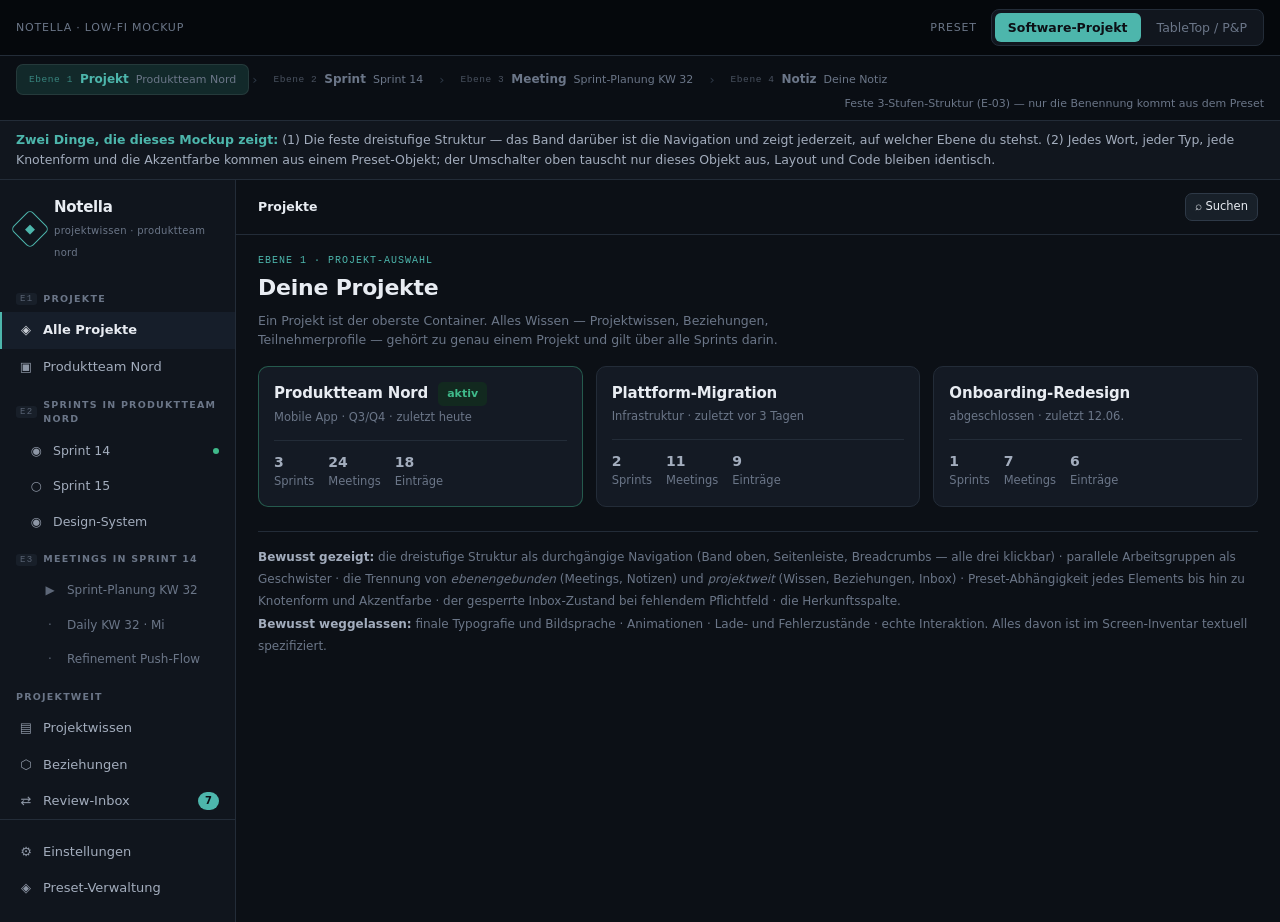
==== Ideas/Notella/05-Mockup.html @ 76c7cf26 "feat: Change of Focus to Note-Taking App" ====
<!DOCTYPE html>
<html lang="de">
<head>
<meta charset="utf-8">
<meta name="viewport" content="width=device-width, initial-scale=1">
<title>Notella — Low-Fi Mockup</title>
<style>
  :root{
    --bg:#0c1016; --bg-2:#10151d; --panel:#141a24; --panel-2:#182029;
    --line:#232c38; --line-2:#2e3947;
    --ink:#e8ecf2; --ink-2:#a3adbd; --ink-3:#6b7688;
    --ok:#3fb98a; --ok-bg:#12291f;
    --warn:#d9a441; --warn-bg:#2a2113;
    --danger:#e26b62; --danger-bg:#2c1917;
    --priv:#9b7cf0; --priv-bg:#1e1930;
    --accent:#4db6ac; --accent-bg:#12292a;
    --radius:10px;
    --mono:ui-monospace,SFMono-Regular,Menlo,Consolas,monospace;
  }
  *{box-sizing:border-box}
  body{margin:0;font:14px/1.55 ui-sans-serif,system-ui,-apple-system,"Segoe UI",Roboto,sans-serif;
       background:var(--bg);color:var(--ink);-webkit-font-smoothing:antialiased}
  button{font:inherit;cursor:pointer;color:inherit}
  h1,h2,h3,h4{margin:0;font-weight:600;letter-spacing:-.01em}

  /* ---------- Demo chrome ---------- */
  .demo{position:sticky;top:0;z-index:90;background:#05080c;border-bottom:1px solid var(--line);
        padding:9px 16px;display:flex;gap:14px;align-items:center;flex-wrap:wrap}
  .demo .t{font-size:11px;color:var(--ink-3);letter-spacing:.07em;text-transform:uppercase}
  .spacer{flex:1}
  .switch{display:flex;background:#11161e;border:1px solid var(--line);border-radius:8px;padding:3px;gap:3px}
  .switch button{background:transparent;border:0;color:var(--ink-3);padding:5px 13px;border-radius:6px;font-size:12.5px}
  .switch button.on{background:var(--accent);color:#0c1016;font-weight:700}

  /* Hierarchy band — makes the 3 levels explicit */
  .hier{background:#0a0e14;border-bottom:1px solid var(--line);padding:8px 16px;
        display:flex;gap:0;align-items:center;flex-wrap:wrap;font-size:12px}
  .hstep{display:flex;align-items:center;gap:7px;padding:5px 12px;border-radius:7px;cursor:pointer;
         color:var(--ink-3);border:1px solid transparent}
  .hstep:hover{background:#12181f;color:var(--ink-2)}
  .hstep.on{background:var(--accent-bg);color:var(--accent);border-color:rgba(255,255,255,.08)}
  .hstep .lv{font:9.5px var(--mono);opacity:.65;letter-spacing:.06em}
  .hstep .nm{font-weight:600}
  .harrow{color:#2e3947;padding:0 3px;font-size:13px}
  .hnote{margin-left:auto;font-size:11px;color:var(--ink-3)}

  .banner-demo{background:#11161e;border-bottom:1px solid var(--line);padding:9px 16px;
               font-size:12.5px;color:var(--ink-2);line-height:1.6}
  .banner-demo b{color:var(--accent)}

  /* ---------- App shell ---------- */
  .app{display:grid;grid-template-columns:236px minmax(0,1fr);min-height:70vh}
  .side{background:var(--bg-2);border-right:1px solid var(--line);padding:16px 0;display:flex;
        flex-direction:column}
  .logo{padding:0 16px 16px;display:flex;gap:10px;align-items:center}
  .logo .mk{width:28px;height:28px;border:1.5px solid var(--accent);transform:rotate(45deg);
            border-radius:5px;display:grid;place-items:center;flex:none}
  .logo .mk span{transform:rotate(-45deg);color:var(--accent);font-size:13px}
  .logo b{font-size:15px;letter-spacing:-.02em;display:block}
  .logo i{font-style:normal;font-size:10px;color:var(--ink-3);letter-spacing:.03em}
  .navlbl{padding:13px 16px 6px;font-size:9.5px;letter-spacing:.13em;text-transform:uppercase;
          color:var(--ink-3);font-weight:800;display:flex;align-items:center;gap:6px}
  .navlbl .lv{font:9px var(--mono);background:#1a222d;border-radius:3px;padding:1px 4px;opacity:.8}
  .nav{display:flex;align-items:center;gap:9px;padding:8px 16px;font-size:13px;color:var(--ink-2);
       border-left:2.5px solid transparent;cursor:pointer;background:none;border-top:0;border-right:0;
       border-bottom:0;width:100%;text-align:left}
  .nav:hover{background:#151c26;color:var(--ink)}
  .nav.on{background:#161e2a;color:var(--ink);border-left-color:var(--accent);font-weight:600}
  .nav .ic{width:16px;text-align:center;opacity:.85;flex:none}
  .nav.l2{padding-left:26px;font-size:12.5px}
  .nav.l3{padding-left:40px;font-size:12px;color:var(--ink-3)}
  .nav.l3.on{color:var(--ink)}
  .badge{margin-left:auto;background:var(--accent);color:#0c1016;font-size:10px;font-weight:800;
         border-radius:20px;padding:1px 7px}
  .livedot{margin-left:auto;width:6px;height:6px;border-radius:50%;background:var(--ok);
           animation:p 1.7s infinite;flex:none}
  .side .foot{margin-top:auto;padding:14px 16px 0;border-top:1px solid var(--line)}

  .content{min-width:0;display:flex;flex-direction:column}
  .topbar{padding:13px 22px;border-bottom:1px solid var(--line);display:flex;align-items:center;
          gap:10px;background:var(--bg)}
  .crumb{font-size:12.5px;color:var(--ink-3)}
  .crumb span.c{cursor:pointer}
  .crumb span.c:hover{color:var(--ink-2);text-decoration:underline}
  .crumb b{color:var(--ink);font-weight:600}
  .crumb .s{margin:0 7px;opacity:.35}

  main{padding:20px 22px 50px;flex:1}
  .screen{display:none}
  .screen.on{display:block}
  .phead{margin-bottom:16px}
  .phead .lv{font:10px var(--mono);color:var(--accent);letter-spacing:.1em;text-transform:uppercase}
  .phead h2{font-size:22px;margin:5px 0 0}
  .phead p{margin:6px 0 0;color:var(--ink-3);font-size:12.5px;max-width:76ch}

  /* ---------- Bits ---------- */
  .panel{background:var(--panel);border:1px solid var(--line);border-radius:var(--radius)}
  .pad{padding:13px 15px}
  .bt{border-top:1px solid var(--line)}
  .muted{color:var(--ink-3)}
  .tiny{font-size:12px}
  .row{display:flex;gap:10px;align-items:center}
  .wrap{flex-wrap:wrap}
  .lbl{font-size:9.5px;text-transform:uppercase;letter-spacing:.13em;color:var(--ink-3);font-weight:800}
  .chip{display:inline-flex;align-items:center;gap:5px;font-size:11px;padding:2.5px 8px;
        border-radius:5px;background:#1c242f;color:var(--ink-2);white-space:nowrap;
        border:1px solid var(--line-2)}
  .chip.t{background:var(--accent-bg);color:var(--accent);border-color:transparent;font-weight:700;
          text-transform:uppercase;letter-spacing:.05em}
  .chip.canon{background:var(--ok-bg);color:var(--ok);border-color:transparent;font-weight:700}
  .chip.sugg{background:var(--warn-bg);color:var(--warn);border-color:transparent;font-weight:700}
  .chip.live{background:var(--ok-bg);color:var(--ok);border-color:transparent;font-weight:700}
  .chip.plan{background:#1c242f;color:var(--ink-3)}
  .btn{border:1px solid var(--line-2);background:var(--panel-2);border-radius:7px;padding:6px 12px;
       font-size:12.5px}
  .btn:hover{background:#1e2732;border-color:#3a4756}
  .btn.p{background:var(--accent);border-color:var(--accent);color:#0c1016;font-weight:700}
  .btn.ok{background:var(--ok);border-color:var(--ok);color:#06170f;font-weight:700}
  .btn.dz{color:var(--danger);border-color:#4a2b28}
  .btn.sm{padding:4px 9px;font-size:11.5px}
  .btn[disabled]{opacity:.35;cursor:not-allowed}
  .kbd{font:10.5px var(--mono);background:#1c242f;border:1px solid var(--line-2);
       border-bottom-width:2px;border-radius:4px;padding:1px 5px;color:var(--ink-2)}
  .avatar{width:26px;height:26px;border-radius:50%;background:#243040;display:grid;place-items:center;
          font-size:10.5px;font-weight:800;color:var(--ink-2);flex:none;border:1px solid var(--line-2)}
  .stack{display:flex}
  .stack .avatar{width:24px;height:24px;font-size:9.5px;margin-left:-7px;border:2px solid var(--panel)}
  .stack .avatar:first-child{margin-left:0}
  .dot{width:7px;height:7px;border-radius:50%;background:var(--ok);flex:none}
  .dot.off{background:#3a4453}
  @keyframes p{0%,100%{opacity:1}50%{opacity:.2}}

  /* card grids */
  .cards{display:grid;grid-template-columns:repeat(auto-fill,minmax(285px,1fr));gap:13px}
  .card{background:var(--panel);border:1px solid var(--line);border-radius:var(--radius);
        padding:15px;cursor:pointer;transition:border-color .12s,transform .12s}
  .card:hover{border-color:var(--accent);transform:translateY(-1px)}
  .card.hi{border-color:rgba(63,185,138,.4)}
  .card h4{font-size:15px}
  .card .sub{font-size:11.5px;color:var(--ink-3);margin-top:3px}
  .card .meta{display:flex;gap:14px;margin-top:13px;padding-top:11px;border-top:1px solid var(--line);
              font-size:11.5px;color:var(--ink-3)}
  .card .meta b{color:var(--ink-2);font-weight:700;display:block;font-size:14px}

  .listrow{display:flex;align-items:center;gap:12px;padding:12px 15px;border-bottom:1px solid var(--line);
           cursor:pointer}
  .listrow:last-child{border-bottom:0}
  .listrow:hover{background:#161e2a}
  .listrow.on{background:var(--accent-bg)}

  /* ---------- Meeting room ---------- */
  .mr{display:grid;grid-template-columns:205px minmax(0,1fr) 310px;gap:13px;align-items:start}
  .state-pill{display:inline-flex;align-items:center;gap:6px;font-size:10.5px;font-weight:800;
              padding:3px 9px;border-radius:20px;background:var(--ok-bg);color:var(--ok);
              text-transform:uppercase;letter-spacing:.06em}
  .state-pill .pulse{width:6px;height:6px;border-radius:50%;background:var(--ok);animation:p 1.7s infinite}
  .vis{display:flex;background:#111821;border:1px solid var(--line);border-radius:8px;padding:2.5px;gap:2px}
  .vis button{border:0;background:transparent;padding:4.5px 10px;border-radius:6px;font-size:11.5px;
              color:var(--ink-3)}
  .vis button.on{background:#232d3a;font-weight:700;color:var(--ink)}
  .vis button.on[data-v="private"]{color:var(--priv)}
  .vis button.on[data-v="shared"]{color:var(--accent)}
  .editor{min-height:265px;padding:16px 18px;font-size:14px;line-height:1.85}
  .editor h4{font-size:12.5px;margin:15px 0 6px;color:var(--accent);text-transform:uppercase;
             letter-spacing:.1em}
  .editor h4:first-child{margin-top:0}
  .editor ul{margin:5px 0;padding-left:19px}
  .editor li{margin:4px 0}
  .men{border-radius:4px;padding:1.5px 6px;font-weight:500;white-space:nowrap;cursor:pointer;
       background:var(--accent-bg);color:var(--accent);border-bottom:1.5px solid currentColor}
  .men.n{background:#2c1917;color:var(--danger)}
  .caret{display:inline-block;width:1.5px;height:16px;background:var(--accent);vertical-align:-3px;
         animation:b 1.1s step-end infinite}
  @keyframes b{50%{opacity:0}}
  .picker{border:1px solid var(--line-2);border-radius:9px;background:#161e29;
          box-shadow:0 14px 40px rgba(0,0,0,.55);width:340px;overflow:hidden;margin:6px 0 0 26px}
  .picker .ph{padding:7px 11px;font-size:11px;color:var(--ink-3);background:#111821;
              border-bottom:1px solid var(--line)}
  .pi{display:flex;gap:9px;align-items:center;padding:7px 11px;border-bottom:1px solid #1b2430}
  .pi:last-child{border-bottom:0}
  .pi.sel{background:var(--accent-bg)}
  .pi .ic{width:22px;height:22px;border-radius:6px;background:#1d2632;display:grid;place-items:center;
          font-size:11px;flex:none}
  .pi .t{font-size:13px;font-weight:500}
  .pi .s{font-size:11px;color:var(--ink-3)}
  .pdiv{padding:5px 11px;font-size:9.5px;text-transform:uppercase;letter-spacing:.12em;
        color:var(--ink-3);background:#111821;border-top:1px solid var(--line);font-weight:800}
  .feed-item{padding:11px 14px;border-bottom:1px solid var(--line)}
  .feed-item:last-child{border-bottom:0}
  .hint{background:#1a2331;border:1px solid var(--line-2);border-radius:8px;padding:10px 13px;
        font-size:12.5px;display:flex;gap:9px;align-items:flex-start;line-height:1.5;color:var(--ink-2)}
  .banner{border-radius:8px;padding:9px 12px;font-size:12.5px;display:flex;gap:8px;align-items:flex-start}
  .banner.i{background:var(--priv-bg);color:#c3b0f7;border:1px solid #2e2749}

  /* ---------- Inbox ---------- */
  .ib{display:grid;grid-template-columns:minmax(0,1fr) 290px;gap:13px;align-items:start}
  .q{padding:10px 13px;border-bottom:1px solid var(--line);cursor:pointer;display:flex;gap:9px}
  .q:last-child{border-bottom:0}
  .q.on{background:var(--accent-bg);box-shadow:inset 3px 0 0 var(--accent)}
  .q .ic{width:26px;height:26px;border-radius:7px;background:#1d2632;display:grid;place-items:center;
         font-size:12px;flex:none}
  .quote{background:#111821;border-left:2px solid var(--accent);padding:10px 13px;border-radius:0 7px 7px 0;
         font:12.5px/1.75 var(--mono);color:var(--ink-2)}
  .quote mark{background:transparent;color:var(--accent);font-weight:700}
  .fld{margin-bottom:11px}
  .fld label{display:block;font-size:11.5px;font-weight:600;color:var(--ink-2);margin-bottom:4px}
  .fld .req{color:var(--danger);font-weight:800}
  .inp{width:100%;border:1px solid var(--line-2);border-radius:7px;padding:7px 10px;font-size:13px;
       background:#111821;display:flex;align-items:center}
  .inp.err{border-color:#5a3330;background:var(--danger-bg)}
  .errtxt{font-size:11.5px;color:var(--danger);margin-top:4px}
  .dup{background:var(--warn-bg);border:1px solid #453516;border-radius:8px;padding:11px 13px}

  /* ---------- Entity ---------- */
  .ent{display:grid;grid-template-columns:minmax(0,1fr) 310px;gap:13px;align-items:start}
  .kv{display:grid;grid-template-columns:130px minmax(0,1fr);gap:9px 14px;font-size:13.5px;margin:0}
  .kv dt{color:var(--ink-3);font-size:12px}
  .kv dd{margin:0}
  .rel{display:flex;align-items:center;gap:9px;padding:8px 0;border-bottom:1px solid #1b2430}
  .rel:last-child{border-bottom:0}
  .rel .verb{font-size:11.5px;color:var(--ink-3);min-width:118px}
  .link{color:var(--accent);text-decoration:none;font-weight:500;cursor:pointer}
  .link:hover{text-decoration:underline}
  .prov{padding:11px 0;border-bottom:1px solid #1b2430}
  .prov:last-child{border-bottom:0}
  .hist{font-size:12.5px;padding:9px 0;border-bottom:1px solid #1b2430;display:flex;gap:10px;
        align-items:flex-start}
  .hist:last-child{border-bottom:0}
  .hist .tm{color:var(--ink-3);min-width:80px;flex:none;font-size:11px}
  .trig{font-size:9.5px;font-weight:800;text-transform:uppercase;letter-spacing:.06em;padding:2px 6px;
        border-radius:4px;background:#1d2632;color:var(--ink-2);flex:none}
  .trig.c{background:var(--ok-bg);color:var(--ok)}
  .trig.m{background:var(--accent-bg);color:var(--accent)}

  /* ---------- Graph ---------- */
  .gr{display:grid;grid-template-columns:222px minmax(0,1fr);border:1px solid var(--line);
      border-radius:var(--radius);overflow:hidden;background:var(--panel)}
  .gr-side{background:var(--bg-2);border-right:1px solid var(--line);padding:14px}
  .gsearch{width:100%;background:#111821;border:1px solid var(--line-2);border-radius:8px;
           padding:8px 10px;font-size:12.5px;color:var(--ink-3)}
  .tfilter{display:flex;align-items:center;gap:8px;padding:6px 0;font-size:12.5px;cursor:pointer}
  .tfilter .cb{width:13px;height:13px;border-radius:3px;flex:none;display:grid;place-items:center;
               font-size:9px;color:#0c1016;font-weight:900}
  .tfilter .n{margin-left:auto;color:var(--ink-3);font-size:11.5px}
  .canvas{position:relative;background:
      radial-gradient(circle at 1px 1px,#1a222d 1px,transparent 0) 0 0/26px 26px,#0e131a;min-height:540px}
  .zoom{position:absolute;right:12px;bottom:12px;display:flex;gap:5px}
  .zoom button{width:30px;height:30px;border-radius:7px;background:var(--panel);
               border:1px solid var(--line-2);display:grid;place-items:center;font-size:14px}
  .gnode{cursor:pointer}
  .gnode text{font-size:10.5px;fill:var(--ink-2);text-anchor:middle;pointer-events:none}
  .gnode.focus text{fill:#fff;font-weight:700}
  .dim{opacity:.12}
  .elabel{font-size:9.5px;fill:var(--ink-3);text-anchor:middle}
  .gpanel{position:absolute;right:12px;top:12px;width:250px;background:var(--panel);
          border:1px solid var(--line-2);border-radius:10px;box-shadow:0 14px 40px rgba(0,0,0,.55);
          overflow:hidden}
  .ghint{position:absolute;left:14px;bottom:14px;font-size:11.5px;color:var(--ink-3);
         background:rgba(14,19,26,.85);padding:6px 11px;border-radius:7px;border:1px solid var(--line)}

  .legend{font-size:12px;color:var(--ink-3);margin-top:24px;padding-top:14px;
          border-top:1px solid var(--line);line-height:1.85}
  .legend b{color:var(--ink-2)}
  @media(max-width:1180px){.mr,.ib,.ent{grid-template-columns:1fr}.app{grid-template-columns:1fr}
    .side{display:none}.gr{grid-template-columns:1fr}}
</style>
</head>
<body>

<div class="demo">
  <span class="t">Notella · Low-Fi Mockup</span>
  <span class="spacer"></span>
  <span class="t">Preset</span>
  <div class="switch" id="sw">
    <button data-p="software" class="on">Software-Projekt</button>
    <button data-p="tabletop">TableTop / P&amp;P</button>
  </div>
</div>

<!-- Hierarchy band: the three levels, always visible, always clickable -->
<div class="hier" id="hier"></div>

<div class="banner-demo">
  <b>Zwei Dinge, die dieses Mockup zeigt:</b> (1) Die feste dreistufige Struktur —
  das Band darüber ist die Navigation und zeigt jederzeit, auf welcher Ebene du stehst.
  (2) Jedes Wort, jeder Typ, jede Knotenform und die Akzentfarbe kommen aus einem
  Preset-Objekt; der Umschalter oben tauscht nur dieses Objekt aus, Layout und Code
  bleiben identisch.
</div>

<div class="app">
  <aside class="side">
    <div class="logo">
      <span class="mk"><span>◆</span></span>
      <span><b>Notella</b><i id="nav-sub"></i></span>
    </div>
    <div id="side-nav"></div>
    <div class="foot">
      <button class="nav" style="padding-left:0"><span class="ic">⚙</span>Einstellungen</button>
      <button class="nav" style="padding-left:0"><span class="ic">◈</span>Preset-Verwaltung</button>
    </div>
  </aside>

  <div class="content">
    <div class="topbar">
      <div class="crumb" id="crumb"></div>
      <span class="spacer"></span>
      <button class="btn sm">⌕ Suchen</button>
    </div>

    <main>
      <!-- ===== L1: DASHBOARD ===== -->
      <section class="screen" id="s-dash">
        <div class="phead">
          <div class="lv" id="d-lv"></div>
          <h2 id="d-h"></h2>
          <p id="d-p"></p>
        </div>
        <div class="cards" id="d-cards"></div>
      </section>

      <!-- ===== L2: PROJECT ===== -->
      <section class="screen" id="s-proj">
        <div class="phead">
          <div class="lv" id="p-lv"></div>
          <h2 id="p-h"></h2>
          <p id="p-p"></p>
        </div>
        <div class="cards" id="p-cards" style="margin-bottom:20px"></div>
        <div class="panel">
          <div class="pad row">
            <strong style="font-size:13px" id="p-know-h"></strong>
            <span class="spacer"></span>
            <button class="btn sm" data-go="ent">Liste öffnen</button>
            <button class="btn sm" data-go="graph">Als Netz ansehen</button>
          </div>
          <div class="pad bt row wrap" style="gap:18px" id="p-stats"></div>
        </div>
      </section>

      <!-- ===== L3: WORKGROUP ===== -->
      <section class="screen" id="s-group">
        <div class="phead">
          <div class="lv" id="g-lv"></div>
          <h2 id="g-h"></h2>
          <p id="g-p"></p>
        </div>
        <div style="display:grid;grid-template-columns:minmax(0,1fr) 290px;gap:13px;align-items:start"
             id="g-wrap">
          <div class="panel">
            <div class="pad row">
              <strong style="font-size:13px" id="g-mlist-h"></strong>
              <span class="spacer"></span>
              <button class="btn sm p" id="g-new"></button>
            </div>
            <div class="bt" id="g-meetings"></div>
          </div>
          <div class="panel">
            <div class="pad"><div class="lbl" id="g-people-h"></div></div>
            <div class="pad bt" style="padding-top:4px" id="g-people"></div>
          </div>
        </div>
      </section>

      <!-- ===== L4: MEETING ROOM ===== -->
      <section class="screen" id="s-meeting">
        <div class="phead">
          <div class="lv" id="m-lv"></div>
          <h2 id="m-h"></h2>
        </div>
        <div class="mr">
          <div class="panel">
            <div class="pad">
              <span class="state-pill"><span class="pulse"></span> läuft · 24 min</span>
              <div class="lbl" style="margin-top:13px">Gehört zu</div>
              <div class="tiny" style="margin-top:5px"><span class="link" data-go="group"
                id="m-parent"></span></div>
            </div>
            <div class="pad bt">
              <div class="lbl" style="margin-bottom:10px" id="m-people-h"></div>
              <div id="m-people"></div>
            </div>
            <div class="pad bt">
              <div class="lbl" style="margin-bottom:8px">Frühere</div>
              <div class="tiny" style="line-height:2.1" id="m-prev"></div>
            </div>
          </div>

          <div>
            <div class="panel" style="margin-bottom:11px">
              <div class="pad row wrap">
                <strong style="font-size:13px">Deine Notiz</strong>
                <span class="tiny muted">✓ gespeichert</span>
                <span class="spacer"></span>
                <div class="vis" id="vis">
                  <button data-v="private">🔒 privat</button>
                  <button data-v="shared">👥 geteilt</button>
                </div>
              </div>
              <div id="m-banner"></div>
              <div class="editor bt" id="ed"></div>
              <div class="pad bt tiny muted row wrap" style="gap:16px">
                <span><span class="kbd">@</span> markieren</span>
                <span><span class="kbd">#</span> Typ direkt</span>
                <span class="spacer"></span><span>Markdown</span>
              </div>
            </div>
            <div class="hint"><span>💡</span><span id="m-hint"></span></div>
          </div>

          <div class="panel">
            <div class="pad row">
              <strong style="font-size:13px">Geteilte Notizen</strong>
              <span class="chip" id="m-fc"></span>
            </div>
            <div class="bt" id="feed"></div>
            <div class="pad bt" id="m-leadfilter"></div>
          </div>
        </div>
      </section>

      <!-- ===== GRAPH ===== -->
      <section class="screen" id="s-graph">
        <div class="phead">
          <div class="lv">Projektweit · über alle <span id="gr-wgs"></span> hinweg</div>
          <h2>Beziehungen</h2>
          <p>Die Liste beantwortet „Was ist das?", das Netz „Wie hängt alles zusammen?".
             Klick auf einen Knoten fokussiert ihn.</p>
        </div>
        <div class="gr">
          <div class="gr-side">
            <div class="gsearch">⌕ Einträge suchen…</div>
            <div class="lbl" style="margin:16px 0 6px">Typen</div>
            <div id="g-types"></div>
            <div style="margin:16px 0;height:1px;background:var(--line)"></div>
            <div style="font-size:13px;font-weight:600" id="g-stats"></div>
            <div class="tiny muted" style="margin-top:3px" id="g-updated"></div>
            <div class="lbl" style="margin:16px 0 6px">Zeitraum</div>
            <div class="inp tiny" id="g-scope"></div>
            <label class="tiny row" style="margin-top:12px;color:var(--ink-2)">
              <input type="checkbox" checked> auch Vorschläge zeigen</label>
          </div>
          <div class="canvas" id="canvas">
            <svg id="svg" width="100%" height="540" viewBox="0 0 900 540"
                 preserveAspectRatio="xMidYMid meet"></svg>
            <div id="g-panel"></div>
            <div class="ghint" id="g-hint">Klick auf einen Knoten fokussiert · Klick ins Leere hebt auf</div>
            <div class="zoom"><button>+</button><button>−</button><button>⊙</button></div>
          </div>
        </div>
      </section>

      <!-- ===== INBOX ===== -->
      <section class="screen" id="s-inbox">
        <div class="phead">
          <div class="lv">Projektweit · Vorschläge aus allen <span id="ib-wgs"></span></div>
          <h2>Review-Inbox <span class="chip sugg" id="ib-count"></span></h2>
          <p>Eine Entscheidung nach der anderen. Euer Projekt, euer verbindlicher Stand.</p>
        </div>
        <div class="ib">
          <div class="panel">
            <div class="pad row wrap">
              <span class="chip t" id="ib-type"></span>
              <strong style="font-size:19px" id="ib-title"></strong>
              <span class="spacer"></span><span class="tiny muted" id="ib-pos"></span>
            </div>
            <div class="pad" style="padding-top:0" id="ib-desc"></div>
            <div class="pad bt">
              <div class="lbl" style="margin-bottom:8px">Belegstelle · aus der Notiz</div>
              <div class="quote" id="ib-quote"></div>
              <div class="tiny muted" style="margin-top:8px" id="ib-src"></div>
            </div>
            <div class="pad bt" id="ib-dup"></div>
            <div class="pad bt">
              <div class="lbl" style="margin-bottom:11px">Felder aus dem Preset</div>
              <div id="ib-fields"></div>
            </div>
            <div class="pad bt">
              <div class="lbl" style="margin-bottom:9px">Mitvorgeschlagene Beziehungen</div>
              <div id="ib-rels"></div>
            </div>
            <div class="pad bt row wrap">
              <button class="btn ok" disabled>✓ Übernehmen</button>
              <button class="btn">⇄ Zusammenführen</button>
              <button class="btn dz">✕ Ablehnen</button>
              <button class="btn">⏭ Später</button>
              <span class="spacer"></span>
              <span class="tiny muted"><span class="kbd">J</span><span class="kbd">K</span>
                navigieren · <span class="kbd">A</span> übernehmen</span>
            </div>
            <div class="pad bt tiny" style="color:var(--danger);background:var(--danger-bg);
                 border-radius:0 0 var(--radius) var(--radius)" id="ib-block"></div>
          </div>
          <div class="panel">
            <div class="pad row">
              <strong style="font-size:13px">Als nächstes</strong>
              <span class="spacer"></span><span class="tiny muted" id="ib-rest"></span>
            </div>
            <div class="bt" id="queue"></div>
          </div>
        </div>
      </section>

      <!-- ===== ENTITY ===== -->
      <section class="screen" id="s-ent">
        <div class="phead">
          <div class="lv">Projektweit · gilt über alle <span id="e-wgs"></span></div>
          <h2 id="e-hh"></h2>
        </div>
        <div class="ent">
          <div>
            <div class="panel">
              <div class="pad row wrap">
                <span class="chip t" id="e-type"></span>
                <h3 style="font-size:21px" id="e-title"></h3>
                <span class="chip canon">✓ kanonisch</span>
                <span class="spacer"></span><button class="btn sm">Bearbeiten</button>
              </div>
              <div class="pad" style="padding-top:0">
                <span class="tiny muted">Auch bekannt als:</span>
                <span class="chip" id="e-alias"></span>
              </div>
              <div class="pad bt">
                <div class="lbl" style="margin-bottom:12px">Felder</div>
                <dl class="kv" id="e-fields"></dl>
              </div>
              <div class="pad bt">
                <div class="lbl" style="margin-bottom:5px">Beziehungen</div>
                <div id="e-rels"></div>
                <button class="btn sm" style="margin-top:10px" data-go="graph">
                  ⬡ Im Netz ansehen</button>
              </div>
            </div>
            <div class="panel" style="margin-top:13px">
              <div class="pad"><div class="lbl">Änderungshistorie</div></div>
              <div class="pad bt" style="padding-top:2px" id="e-hist"></div>
            </div>
          </div>
          <div class="panel" style="border-color:#2c3f3d">
            <div class="pad">
              <div class="lbl" style="color:var(--accent)">Herkunft</div>
              <p class="tiny muted" style="margin:5px 0 0">Woher dieses Wissen stammt —
                 bis hinunter zur Textstelle in der Notiz.</p>
            </div>
            <div class="pad bt" style="padding-top:2px" id="e-prov"></div>
          </div>
        </div>
      </section>

      <div class="legend">
        <b>Bewusst gezeigt:</b> die dreistufige Struktur als durchgängige Navigation
        (Band oben, Seitenleiste, Breadcrumbs — alle drei klickbar) · parallele
        Arbeitsgruppen als Geschwister · die Trennung von <i>ebenengebunden</i>
        (Meetings, Notizen) und <i>projektweit</i> (Wissen, Beziehungen, Inbox) ·
        Preset-Abhängigkeit jedes Elements bis hin zu Knotenform und Akzentfarbe ·
        der gesperrte Inbox-Zustand bei fehlendem Pflichtfeld · die Herkunftsspalte.<br>
        <b>Bewusst weggelassen:</b> finale Typografie und Bildsprache · Animationen ·
        Lade- und Fehlerzustände · echte Interaktion. Alles davon ist im Screen-Inventar
        textuell spezifiziert.
      </div>
    </main>
  </div>
</div>

<script>
/* ======================================================================
   Alles unten rendert aus PRESETS. Kein Domänenbegriff im Code.
   Die Hierarchie Projekt > Arbeitsgruppe > Meeting > Notiz ist fix (E-03);
   nur ihre BENENNUNG kommt aus dem Preset.
   ====================================================================== */
const PRESETS = {
software:{
  accent:"#4db6ac", accentBg:"#12292a", sub:"projektwissen",
  term:{project:"Projekt",projects:"Projekte",workgroup:"Sprint",workgroups:"Sprints",
        meeting:"Meeting",meetings:"Meetings",participant:"Teammitglied",participants:"Team",
        canonNoun:"Projektwissen",note:"Notiz"},
  behavior:{defaultVisibility:"shared",leadReadsPrivate:false},
  /* --- L1 --- */
  projects:[
    {id:"p1",n:"Produktteam Nord",d:"Mobile App · Q3/Q4",wg:3,mt:24,ent:18,act:"heute",cur:1},
    {id:"p2",n:"Plattform-Migration",d:"Infrastruktur",wg:2,mt:11,ent:9,act:"vor 3 Tagen"},
    {id:"p3",n:"Onboarding-Redesign",d:"abgeschlossen",wg:1,mt:7,ent:6,act:"12.06."}],
  /* --- L2 : parallele Geschwister --- */
  groups:[
    {id:"g1",n:"Sprint 14",d:"Push-Benachrichtigungen · läuft bis 15.08.",st:"aktiv",mt:5,
     people:["SR","LA","TB","MK"],cur:1},
    {id:"g2",n:"Sprint 15",d:"Offline-Modus · startet 18.08.",st:"geplant",mt:1,people:["SR","TB"]},
    {id:"g3",n:"Design-System",d:"laufender Nebenstrang, sprintunabhängig",st:"aktiv",mt:8,
     people:["MK","LA"]}],
  /* --- L3 --- */
  meetings:[
    {id:"m1",n:"Sprint-Planung KW 32",dt:"heute, 10:00",st:"läuft",notes:4,sugg:3,cur:1},
    {id:"m2",n:"Daily KW 32 · Mi",dt:"gestern, 09:15",st:"beendet",notes:4,sugg:1},
    {id:"m3",n:"Refinement Push-Flow",dt:"05.08., 14:00",st:"beendet",notes:3,sugg:2},
    {id:"m4",n:"Retro KW 31",dt:"31.07., 16:00",st:"beendet",notes:4,sugg:0},
    {id:"m5",n:"Review KW 33",dt:"15.08., 11:00",st:"geplant",notes:0,sugg:0}],
  people:[{n:"Sam Ritter",i:"SR",r:"Product · Lead",on:1},{n:"Lena Ahmadi",i:"LA",r:"Frontend",on:1},
          {n:"Tom Brandt",i:"TB",r:"Backend",on:1},{n:"Mira Kolb",i:"MK",r:"UI/UX",on:0}],
  stats:[["Komponenten",6],["Entscheidungen",3],["Aufgaben",3],["Risiken",2],["Teammitglieder",4]],
  hint:"Tipp <b>@</b>, um Teammitglieder, Komponenten oder Entscheidungen zu markieren.",
  note:[{h:"Ziel des Sprints"},
    {p:'Push-Benachrichtigungen sollen bis Sprintende stehen. <span class="men">⬡ Notification Service</span> übernimmt den Versand, <span class="men">👤 Tom Brandt</span> ist verantwortlich.'},
    {h:"Offene Punkte"},
    {li:['<span class="men">⚖ Firebase statt Eigenbau</span> — begründet über die Zeitersparnis.',
         'Abhängigkeit auf <span class="men">⬡ Auth Service</span> ist noch ungeklärt.',
         'Mira meldet Bedenken zur Zustellrate → <span class="men n">⚠ Zustellrate unter 90 % (neu)</span>']},
    {p:'Nächster Schritt: Spike von <span class="men">👤 Lena Ahmadi</span> bis Mittwoch.<span class="caret"></span>'}],
  picker:{q:"Auth",items:[{ic:"⬡",t:"Auth Service",s:"Komponente · Backend · In Arbeit",sel:1},
    {ic:"⬡",t:"Auth UI",s:"Komponente · Frontend · Fertig"},
    {ic:"⚖",t:"OAuth statt eigener Session-Logik",s:"Entscheidung · Gültig"}],
    create:[{ic:"⬡",t:'Neu: Komponente „Auth"'},{ic:"⚖",t:'Neu: Entscheidung „Auth"'},
            {ic:"⚠",t:'Neu: Risiko „Auth"'},{ic:"◷",t:'Neu: Aufgabe „Auth"'}]},
  feed:[{i:"LA",n:"Lena Ahmadi",t:"vor 2 min",x:'Spike-Ergebnis: Firebase-SDK bringt 40 kB extra ins Bundle. Vertretbar.'},
    {i:"TB",n:"Tom Brandt",t:"vor 6 min",x:'Der <span class="men">⬡ Notification Service</span> braucht eine eigene Queue — sonst blockiert der Versand die API.'},
    {i:"MK",n:"Mira Kolb",t:"vor 11 min",x:'Design für die Benachrichtigungs-Einstellungen liegt in Figma.'}],
  gTypes:[{k:"component",l:"Komponente",n:6,shape:"roundrect",c:"#4db6ac"},
          {k:"member",l:"Teammitglied",n:4,shape:"circle",c:"#e0a458"},
          {k:"decision",l:"Entscheidung",n:3,shape:"hexagon",c:"#7e8ff5"},
          {k:"risk",l:"Risiko",n:2,shape:"diamond",c:"#e26b62"},
          {k:"task",l:"Aufgabe",n:3,shape:"pentagon",c:"#9b7cf0"}],
  gScope:"Alle Sprints · seit Projektstart", gUpdated:"Zuletzt aktualisiert · Sprint-Planung KW 32",
  gNodes:[{id:"ns",l:"Notification Service",t:"component",x:430,y:245,r:26},
    {id:"as",l:"Auth Service",t:"component",x:250,y:155,r:22},
    {id:"mc",l:"Mobile Client",t:"component",x:620,y:165,r:22},
    {id:"api",l:"API Gateway",t:"component",x:300,y:360,r:20},
    {id:"queue",l:"Message Queue",t:"component",x:560,y:350,r:19},
    {id:"tb",l:"Tom Brandt",t:"member",x:430,y:98,r:18},
    {id:"la",l:"Lena Ahmadi",t:"member",x:700,y:280,r:18},
    {id:"mk",l:"Mira Kolb",t:"member",x:150,y:283,r:18},
    {id:"d1",l:"Firebase statt Eigenbau",t:"decision",x:635,y:450,r:19},
    {id:"d2",l:"Queue vor der API",t:"decision",x:180,y:440,r:18},
    {id:"r1",l:"Zustellrate < 90 %",t:"risk",x:400,y:458,r:18,sugg:1},
    {id:"t1",l:"Spike Firebase-SDK",t:"task",x:788,y:392,r:16}],
  gEdges:[{a:"ns",b:"as",l:"hängt ab von"},{a:"ns",b:"queue",l:"hängt ab von"},
    {a:"mc",b:"ns",l:"hängt ab von"},{a:"tb",b:"ns",l:"verantwortet"},
    {a:"tb",b:"as",l:"verantwortet"},{a:"la",b:"mc",l:"verantwortet"},
    {a:"mk",b:"api",l:"verantwortet"},{a:"d1",b:"ns",l:"betrifft"},
    {a:"d2",b:"api",l:"betrifft"},{a:"r1",b:"ns",l:"gefährdet",st:"dashed"},
    {a:"t1",b:"ns",l:"setzt um"},{a:"api",b:"as",l:"hängt ab von"},{a:"la",b:"t1",l:"verantwortet"}],
  gFocus:"ns",
  queue:[{ic:"⚖",t:"Firebase statt Eigenbau",s:"Entscheidung",m:"Sprint 14 · Planung KW 32"},
    {ic:"⬡",t:"Notification Service",s:"Komponente",m:"Sprint 14 · Planung KW 32",on:1},
    {ic:"⚠",t:"Zustellrate unter 90 %",s:"Risiko",m:"Sprint 14 · Planung KW 32"},
    {ic:"◷",t:"Spike Firebase-SDK",s:"Aufgabe",m:"Sprint 14 · Refinement"},
    {ic:"⬡",t:"Token-Store",s:"Komponente",m:"Design-System · Jour fixe"},
    {ic:"👤",t:"Mira Kolb",s:"Teammitglied",m:"Design-System · Kickoff"},
    {ic:"⚖",t:"Queue vor der API",s:"Entscheidung",m:"Sprint 14 · Daily Mi"}],
  ibType:"Komponente", ibTitle:"Notification Service",
  ibDesc:"3-mal erwähnt über zwei Meetings in Sprint 14. Übernimmt den Versand von Push-Benachrichtigungen. Tom Brandt ist als verantwortlich genannt.",
  ibQuote:'…Push-Benachrichtigungen sollen bis Sprintende stehen. <mark>Notification Service</mark> übernimmt den Versand, Tom Brandt ist verantwortlich.',
  ibSrc:"Tom Brandt · Produktteam Nord / Sprint 14 / Sprint-Planung KW 32 · heute, 10:24",
  ibDup:null,
  ibFields:[{l:"Ebene",req:1,v:"Backend"},{l:"Status",req:1,v:"",err:"Pflichtfeld — bitte auswählen"},
            {l:"Verantwortlich",req:0,v:"Tom Brandt"}],
  ibRels:[{v:"hängt ab von",t:"Auth Service"},{v:"verantwortet von",t:"Tom Brandt"}],
  ibBlock:'Übernahme gesperrt: Pflichtfeld <b>Status</b> ist leer.',
  eType:"Komponente", eTitle:"Notification Service", eAlias:"Notif-Service",
  eFields:[["Ebene","Backend"],["Status","In Arbeit"],["Verantwortlich","Tom Brandt"]],
  eRels:[{v:"hängt ab von",t:"Auth Service",ty:"Komponente"},
    {v:"verantwortet von",t:"Tom Brandt",ty:"Teammitglied"},
    {v:"wird benötigt von",t:"Mobile Client",ty:"Komponente"},
    {v:"betroffen von",t:"Firebase statt Eigenbau",ty:"Entscheidung"},
    {v:"gefährdet durch",t:"Zustellrate unter 90 %",ty:"Risiko"}],
  eProv:[{who:"Tom Brandt",when:"heute, 10:24",wg:"Sprint 14 › Sprint-Planung KW 32",
    q:'…<mark>Notification Service</mark> übernimmt den Versand…'},
    {who:"Lena Ahmadi",when:"31.07., 14:02",wg:"Sprint 13 › Retro KW 31",
    q:'…die Benachrichtigungen fehlen komplett, wir brauchen einen eigenen <mark>Service</mark>…',ch:1}],
  eHist:[{tm:"heute 10:31",tr:"K",w:"Sam Ritter",x:'angelegt aus Notiz in <b>Sprint 14 › Planung KW 32</b>'},
    {tm:"heute 10:33",tr:"M",w:"Sam Ritter",x:'Status: <i>leer</i> → <b>In Arbeit</b>'},
    {tm:"heute 11:02",tr:"Z",w:"Sam Ritter",x:'zusammengeführt mit <b>Notif-Service</b>'}]
},

tabletop:{
  accent:"#d9a441", accentBg:"#2a2113", sub:"lebendige chronik",
  term:{project:"Welt",projects:"Welten",workgroup:"Kampagne",workgroups:"Kampagnen",
        meeting:"Session",meetings:"Sessions",participant:"Charakter",participants:"Gruppe",
        canonNoun:"Weltwissen",note:"Notiz"},
  behavior:{defaultVisibility:"private",leadReadsPrivate:true},
  projects:[
    {id:"p1",n:"Eldoria",d:"High Fantasy · seit 2023",wg:3,mt:47,ent:18,act:"heute",cur:1},
    {id:"p2",n:"Aschemark",d:"Grimdark · Nebenrunde",wg:1,mt:6,ent:7,act:"vor 2 Wochen"},
    {id:"p3",n:"Die Sternenstraße",d:"Sci-Fi · pausiert",wg:1,mt:9,ent:11,act:"03.03."}],
  groups:[
    {id:"g1",n:"Schatten über Falkenstein",d:"Hauptkampagne · Session 14 von ~20",st:"aktiv",mt:14,
     people:["SM","GE","LN","FM"],cur:1},
    {id:"g2",n:"Die Nordmark-Chronik",d:"Parallelrunde, andere Gruppe, gleiche Welt",st:"aktiv",mt:6,
     people:["SM","AK","JR"]},
    {id:"g3",n:"Der Bote",d:"abgeschlossen · 2024",st:"beendet",mt:27,people:["SM","GE","LN"]}],
  meetings:[
    {id:"m1",n:"Session 14 — Die Krypta",dt:"heute, 19:30",st:"läuft",notes:4,sugg:4,cur:1},
    {id:"m2",n:"Session 13 — Ankunft in Falkenstein",dt:"24.07., 19:30",st:"beendet",notes:4,sugg:2},
    {id:"m3",n:"Session 12 — Der Bote",dt:"17.07., 19:30",st:"beendet",notes:3,sugg:1},
    {id:"m4",n:"Session 11 — Aufbruch",dt:"10.07., 19:30",st:"beendet",notes:4,sugg:0},
    {id:"m5",n:"Session 15 — Das Siegel",dt:"14.08., 19:30",st:"geplant",notes:0,sugg:0}],
  people:[{n:"Sam (DM)",i:"SM",r:"Spielleitung",on:1},{n:"Gorm Eisenfaust",i:"GE",r:"Kämpfer, Stufe 6",on:1},
          {n:"Lyra Nachtwind",i:"LN",r:"Schurkin, Stufe 6",on:1},{n:"Fen Morgenstern",i:"FM",r:"Kleriker, Stufe 5",on:0}],
  stats:[["Orte",5],["NSCs",6],["Fraktionen",4],["Ereignisse",2],["Gegenstände",2]],
  hint:"Tipp <b>@</b>, um NSCs, Orte oder Ereignisse zu markieren.",
  note:[{h:"Ankunft"},
    {p:'Wir erreichen <span class="men">⌂ Falkenstein</span> bei Einbruch der Dunkelheit. Im <span class="men">⌂ Tänzelnden Pony</span> wartet <span class="men">☻ Aldric Graumantel</span> auf uns.'},
    {h:"Was wir erfahren"},
    {li:['Die <span class="men">⚑ Schwarze Hand</span> kontrolliert seit dem Frühjahr die Docks.',
         '<span class="men">☻ Aldric Graumantel</span> will 200 Goldstücke für die Karte.',
         'Gorm hat ihn beleidigt → <span class="men n">✦ Streit im Pony (neu)</span>']},
    {p:'Lyra behält den <span class="men">◈ Silbernen Schlüssel</span> bei sich.<span class="caret"></span>'}],
  picker:{q:"Falken",items:[{ic:"⌂",t:"Falkenstein",s:"Ort · Stadt · Nordmark",sel:1},
    {ic:"⌂",t:"Falkensteiner Krypta",s:"Ort · Verlies · Nordmark"},
    {ic:"☻",t:"Bürgermeisterin von Falkenstein",s:"NSC · Lebendig"}],
    create:[{ic:"☻",t:'Neu: NSC „Falken"'},{ic:"⌂",t:'Neu: Ort „Falken"'},
            {ic:"⚑",t:'Neu: Fraktion „Falken"'},{ic:"◈",t:'Neu: Gegenstand „Falken"'},
            {ic:"✦",t:'Neu: Ereignis „Falken"'}]},
  feed:[{i:"LN",n:"Lyra Nachtwind",t:"vor 3 min",x:'Ich habe mir Aldrics Ring gemerkt — Wappen der <span class="men">⚑ Schwarzen Hand</span>?'},
    {i:"GE",n:"Gorm Eisenfaust",t:"vor 8 min",x:'Ich vertraue dem Kerl nicht. Nächstes Mal frage ich nach seinem Bruder.'},
    {i:"SM",n:"Sam (DM)",t:"vor 12 min",x:'Die Gruppe erreicht <span class="men">⌂ Falkenstein</span> am 12. Tag des Herbstmonds.'}],
  gTypes:[{k:"npc",l:"NSC",n:6,shape:"circle",c:"#e0a458"},
          {k:"poi",l:"Ort",n:5,shape:"roundrect",c:"#3fb9a5"},
          {k:"faction",l:"Fraktion",n:4,shape:"hexagon",c:"#e26b62"},
          {k:"event",l:"Ereignis",n:2,shape:"star",c:"#9b7cf0"},
          {k:"item",l:"Gegenstand",n:2,shape:"pentagon",c:"#e08a3c"}],
  gScope:"Alle Kampagnen · seit Session 1", gUpdated:"Zuletzt aktualisiert · Session 14",
  gNodes:[{id:"pony",l:"Tänzelndes Pony",t:"poi",x:430,y:245,r:26},
    {id:"falk",l:"Falkenstein",t:"poi",x:250,y:148,r:24},
    {id:"krypta",l:"Falkensteiner Krypta",t:"poi",x:620,y:155,r:21},
    {id:"docks",l:"Die Docks",t:"poi",x:300,y:365,r:19},
    {id:"tempel",l:"Tempel der Dämmerung",t:"poi",x:565,y:350,r:19},
    {id:"aldric",l:"Aldric Graumantel",t:"npc",x:430,y:98,r:19},
    {id:"hedda",l:"Wirtin Hedda",t:"npc",x:700,y:277,r:17},
    {id:"elara",l:"Schwester Elara",t:"npc",x:150,y:283,r:17},
    {id:"hand",l:"Schwarze Hand",t:"faction",x:180,y:445,r:20},
    {id:"orden",l:"Orden der Dämmerung",t:"faction",x:640,y:450,r:19},
    {id:"streit",l:"Streit im Pony",t:"event",x:400,y:460,r:18,sugg:1},
    {id:"schl",l:"Silberner Schlüssel",t:"item",x:788,y:392,r:16}],
  gEdges:[{a:"pony",b:"falk",l:"liegt in"},{a:"aldric",b:"pony",l:"gesehen in"},
    {a:"hedda",b:"pony",l:"betreibt"},{a:"krypta",b:"falk",l:"liegt in"},
    {a:"docks",b:"falk",l:"liegt in"},{a:"elara",b:"tempel",l:"lebt in"},
    {a:"aldric",b:"hand",l:"Mitglied von",st:"dashed"},{a:"hand",b:"docks",l:"kontrolliert"},
    {a:"orden",b:"tempel",l:"kontrolliert"},{a:"streit",b:"pony",l:"geschah bei"},
    {a:"streit",b:"aldric",l:"beteiligt"},{a:"schl",b:"krypta",l:"öffnet"},
    {a:"elara",b:"orden",l:"Mitglied von"}],
  gFocus:"pony",
  queue:[{ic:"☻",t:"Aldric Graumantel",s:"NSC",m:"Falkenstein · Session 14"},
    {ic:"⌂",t:"Tänzelndes Pony",s:"Ort",m:"Falkenstein · Session 14",on:1},
    {ic:"⚑",t:"Schwarze Hand",s:"Fraktion",m:"Falkenstein · Session 14"},
    {ic:"✦",t:"Streit im Pony",s:"Ereignis",m:"Falkenstein · Session 14"},
    {ic:"◈",t:"Silberner Schlüssel",s:"Gegenstand",m:"Falkenstein · Session 13"},
    {ic:"⌂",t:"Nordmark-Pass",s:"Ort",m:"Nordmark-Chronik · Session 6"},
    {ic:"☻",t:"Späher Ivar",s:"NSC",m:"Nordmark-Chronik · Session 5"}],
  ibType:"Ort", ibTitle:"Tänzelndes Pony",
  ibDesc:"4-mal erwähnt über zwei Sessions. Schenke in Falkenstein. Aldric Graumantel und Wirtin Hedda sind dort verortet.",
  ibQuote:'…wir erreichen Falkenstein bei Einbruch der Dunkelheit. Im <mark>Tänzelnden Pony</mark> wartet Aldric Graumantel auf uns.',
  ibSrc:"Lyra Nachtwind · Eldoria / Schatten über Falkenstein / Session 14 · heute, 20:41",
  ibDup:{t:"The Dancing Pony",s:"Ort · Bauwerk · Nordmark",sim:"87 %"},
  ibFields:[{l:"Region",req:0,v:"Nordmark"},{l:"Art",req:1,v:"",err:"Pflichtfeld — bitte auswählen"}],
  ibRels:[{v:"liegt in",t:"Falkenstein"},{v:"Bewohner",t:"Aldric Graumantel"}],
  ibBlock:'Übernahme gesperrt: Pflichtfeld <b>Art</b> ist leer.',
  eType:"Ort", eTitle:"Tänzelndes Pony", eAlias:"The Dancing Pony",
  eFields:[["Region","Nordmark"],["Art","Bauwerk"]],
  eRels:[{v:"liegt in",t:"Falkenstein",ty:"Ort"},{v:"Bewohner",t:"Aldric Graumantel",ty:"NSC"},
    {v:"betrieben von",t:"Wirtin Hedda",ty:"NSC"},{v:"Ereignisse",t:"Streit im Pony",ty:"Ereignis"},
    {v:"kontrolliert von",t:"Schwarze Hand",ty:"Fraktion"}],
  eProv:[{who:"Lyra Nachtwind",when:"heute, 20:41",wg:"Schatten über Falkenstein › Session 14",
    q:'…im <mark>Tänzelnden Pony</mark> wartet Aldric Graumantel auf uns…'},
    {who:"Sam (DM)",when:"24.07., 19:58",wg:"Schatten über Falkenstein › Session 13",
    q:'…die einzige Schenke am Platz ist <mark>The Dancing Pony</mark>…',ch:1}],
  eHist:[{tm:"24.07. 20:12",tr:"K",w:"Sam (DM)",x:'angelegt aus Notiz in <b>Session 13</b>'},
    {tm:"heute 21:03",tr:"Z",w:"Sam (DM)",x:'zusammengeführt mit <b>The Dancing Pony</b>'},
    {tm:"heute 21:04",tr:"M",w:"Sam (DM)",x:'Art: <i>leer</i> → <b>Bauwerk</b>'}]
}};

let key="software", view="dash", focusId=null, openGroup=true;
const $=s=>document.querySelector(s);
const NS="http://www.w3.org/2000/svg";
const P=()=>PRESETS[key];
const cur=(arr)=>arr.find(x=>x.cur)||arr[0];

/* ---------- shape generator: form comes from preset data ---------- */
function shapePath(shape,x,y,r){
  const poly=(n,rot)=>{let p=[];for(let i=0;i<n;i++){const a=rot+i*2*Math.PI/n;
    p.push(`${(x+r*Math.cos(a)).toFixed(1)},${(y+r*Math.sin(a)).toFixed(1)}`)}return p.join(" ")};
  switch(shape){
    case "circle":   return {tag:"circle",attr:{cx:x,cy:y,r:r}};
    case "roundrect":return {tag:"rect",attr:{x:x-r,y:y-r,width:2*r,height:2*r,rx:r*.3}};
    case "hexagon":  return {tag:"polygon",attr:{points:poly(6,-Math.PI/2)}};
    case "pentagon": return {tag:"polygon",attr:{points:poly(5,-Math.PI/2)}};
    case "diamond":  return {tag:"polygon",attr:{points:poly(4,-Math.PI/2)}};
    case "star":{let p=[];for(let i=0;i<10;i++){const a=-Math.PI/2+i*Math.PI/5,rr=i%2?r*.45:r;
      p.push(`${(x+rr*Math.cos(a)).toFixed(1)},${(y+rr*Math.sin(a)).toFixed(1)}`)}
      return {tag:"polygon",attr:{points:p.join(" ")}}}
    default: return {tag:"circle",attr:{cx:x,cy:y,r:r}};
  }
}
const SHAPEGLYPH={circle:"●",roundrect:"■",hexagon:"⬢",pentagon:"⬟",star:"★",diamond:"◆"};
function mk(tag,attr,cls){const e=document.createElementNS(NS,tag);
  for(const k in attr)e.setAttribute(k,attr[k]); if(cls)e.setAttribute("class",cls); return e}

/* ---------- navigation ---------- */
function go(v){ view=v; render(); window.scrollTo({top:0,behavior:"smooth"}); }

/* ---------- hierarchy band ---------- */
function renderHier(){
  const p=P(),T=p.term, pr=cur(p.projects), g=cur(p.groups), m=cur(p.meetings);
  const steps=[
    {lv:"Ebene 1",nm:T.project,val:pr.n,v:"dash",act:["dash"]},
    {lv:"Ebene 2",nm:T.workgroup,val:g.n,v:"proj",act:["proj"]},
    {lv:"Ebene 3",nm:T.meeting,val:m.n,v:"group",act:["group"]},
    {lv:"Ebene 4",nm:T.note,val:"Deine "+T.note,v:"meeting",act:["meeting"]}];
  $("#hier").innerHTML =
    steps.map((s,i)=>`${i?'<span class="harrow">›</span>':''}
      <div class="hstep ${s.act.includes(view)?"on":""}" data-v="${s.v}">
        <span class="lv">${s.lv}</span><span class="nm">${s.nm}</span>
        <span class="muted" style="font-size:11px">${s.val}</span></div>`).join("")
    + `<span class="hnote">Feste 3-Stufen-Struktur (E-03) — nur die Benennung kommt aus dem Preset</span>`;
  $("#hier").querySelectorAll(".hstep").forEach(el=>
    el.addEventListener("click",()=>go(el.dataset.v)));
}

/* ---------- sidebar: mirrors the hierarchy ---------- */
function renderSide(){
  const p=P(),T=p.term, pr=cur(p.projects), g=cur(p.groups);
  const mts=p.meetings.filter(m=>m.st!=="geplant").slice(0,3);
  $("#nav-sub").textContent=p.sub+" · "+pr.n.toLowerCase();
  $("#side-nav").innerHTML=`
    <div class="navlbl"><span class="lv">E1</span>${T.projects}</div>
    <button class="nav ${view==="dash"?"on":""}" data-v="dash">
      <span class="ic">◈</span>Alle ${T.projects}</button>
    <button class="nav ${view==="proj"?"on":""}" data-v="proj">
      <span class="ic">▣</span>${pr.n}</button>

    <div class="navlbl"><span class="lv">E2</span>${T.workgroups} in ${pr.n}</div>
    ${p.groups.map(x=>`<button class="nav l2 ${view==="group"&&x.cur?"on":""}"
        data-v="${x.cur?"group":"group"}">
        <span class="ic">${x.st==="aktiv"?"◉":x.st==="geplant"?"○":"◌"}</span>${x.n}
        ${x.st==="aktiv"&&x.cur?'<span class="livedot"></span>':""}</button>`).join("")}

    <div class="navlbl"><span class="lv">E3</span>${T.meetings} in ${g.n}</div>
    ${mts.map(m=>`<button class="nav l3 ${view==="meeting"&&m.cur?"on":""}" data-v="meeting">
        <span class="ic">${m.st==="läuft"?"▶":"·"}</span>${m.n}</button>`).join("")}

    <div class="navlbl">Projektweit</div>
    <button class="nav ${view==="ent"?"on":""}" data-v="ent">
      <span class="ic">▤</span>${T.canonNoun}</button>
    <button class="nav ${view==="graph"?"on":""}" data-v="graph">
      <span class="ic">⬡</span>Beziehungen</button>
    <button class="nav ${view==="inbox"?"on":""}" data-v="inbox">
      <span class="ic">⇄</span>Review-Inbox<span class="badge">${p.queue.length}</span></button>`;
  $("#side-nav").querySelectorAll(".nav[data-v]").forEach(el=>
    el.addEventListener("click",()=>go(el.dataset.v)));
}

/* ---------- breadcrumbs ---------- */
function renderCrumb(){
  const p=P(),T=p.term, pr=cur(p.projects), g=cur(p.groups), m=cur(p.meetings);
  const chain={
    dash:[[T.projects,null]],
    proj:[[T.projects,"dash"],[pr.n,null]],
    group:[[T.projects,"dash"],[pr.n,"proj"],[g.n,null]],
    meeting:[[T.projects,"dash"],[pr.n,"proj"],[g.n,"group"],[m.n,null]],
    ent:[[T.projects,"dash"],[pr.n,"proj"],[T.canonNoun,"ent"],[p.eTitle,null]],
    graph:[[T.projects,"dash"],[pr.n,"proj"],["Beziehungen",null]],
    inbox:[[T.projects,"dash"],[pr.n,"proj"],["Review-Inbox",null]]}[view];
  $("#crumb").innerHTML=chain.map(([t,v],i)=>
    i===chain.length-1?`<b>${t}</b>`:`<span class="c" data-v="${v}">${t}</span>`)
    .join('<span class="s">/</span>');
  $("#crumb").querySelectorAll(".c").forEach(el=>
    el.addEventListener("click",()=>go(el.dataset.v)));
}

/* ---------- graph ---------- */
function renderGraph(){
  const p=P(), svg=$("#svg"); svg.innerHTML="";
  const byId=Object.fromEntries(p.gNodes.map(n=>[n.id,n]));
  const tByK=Object.fromEntries(p.gTypes.map(t=>[t.k,t]));
  const nb=new Set();
  if(focusId){nb.add(focusId);
    p.gEdges.forEach(e=>{if(e.a===focusId)nb.add(e.b);if(e.b===focusId)nb.add(e.a)})}
  const defs=mk("defs");
  const mrk=mk("marker",{id:"arw",viewBox:"0 0 10 10",refX:9,refY:5,markerWidth:5,markerHeight:5,
    orient:"auto-start-reverse"});
  mrk.appendChild(mk("path",{d:"M0,0 L10,5 L0,10 z",fill:"#3a4756"}));
  defs.appendChild(mrk); svg.appendChild(defs);

  p.gEdges.forEach(e=>{
    const a=byId[e.a],b=byId[e.b];
    const on=!focusId||(nb.has(e.a)&&nb.has(e.b)&&(e.a===focusId||e.b===focusId));
    const gg=mk("g",{},on?"":"dim");
    gg.appendChild(mk("line",{x1:a.x,y1:a.y,x2:b.x,y2:b.y,
      stroke:on&&focusId?tByK[a.t].c:"#2b3644","stroke-width":on&&focusId?1.6:1.1,
      "stroke-dasharray":e.st==="dashed"?"4 4":"","marker-end":"url(#arw)"}));
    if(focusId&&on){const t=mk("text",{x:(a.x+b.x)/2,y:(a.y+b.y)/2-5},"elabel");
      t.textContent=e.l; gg.appendChild(t)}
    svg.appendChild(gg);
  });
  p.gNodes.forEach(n=>{
    const ty=tByK[n.t], on=!focusId||nb.has(n.id), isF=n.id===focusId;
    const gg=mk("g",{},"gnode"+(on?"":" dim")+(isF?" focus":""));
    if(isF){const h=shapePath(ty.shape,n.x,n.y,n.r+7);
      gg.appendChild(mk(h.tag,{...h.attr,fill:"none",stroke:ty.c,"stroke-width":1,opacity:.35}))}
    const s=shapePath(ty.shape,n.x,n.y,n.r);
    gg.appendChild(mk(s.tag,{...s.attr,fill:n.sugg?"transparent":ty.c+"33",stroke:ty.c,
      "stroke-width":isF?2.6:1.8,"stroke-dasharray":n.sugg?"5 3":""}));
    const t=mk("text",{x:n.x,y:n.y+n.r+14});
    t.textContent=n.l.length>21?n.l.slice(0,20)+"…":n.l;
    gg.appendChild(t);
    gg.addEventListener("click",ev=>{ev.stopPropagation();
      focusId=focusId===n.id?null:n.id; renderGraph(); renderGPanel()});
    svg.appendChild(gg);
  });
}
function renderGPanel(){
  const p=P(), box=$("#g-panel");
  if(!focusId){box.innerHTML="";$("#g-hint").style.display="block";return}
  $("#g-hint").style.display="none";
  const n=p.gNodes.find(x=>x.id===focusId), ty=p.gTypes.find(t=>t.k===n.t);
  const rel=p.gEdges.filter(e=>e.a===focusId||e.b===focusId).map(e=>{
    const o=p.gNodes.find(x=>x.id===(e.a===focusId?e.b:e.a));
    return `<div class="rel" style="padding:6px 0">
      <span class="verb" style="min-width:96px;font-size:11px">${e.l}</span>
      <span class="link tiny">${o.l}</span></div>`}).join("");
  box.innerHTML=`<div class="gpanel">
    <div class="pad" style="padding-bottom:9px">
      <span class="chip" style="background:${ty.c}22;color:${ty.c};border-color:transparent;
        font-weight:800;text-transform:uppercase;letter-spacing:.05em">${ty.l}</span>
      <h4 style="font-size:14.5px;margin:8px 0 0">${n.l}</h4>
      ${n.sugg?'<span class="chip sugg" style="margin-top:6px">Vorschlag — nicht übernommen</span>'
              :'<span class="chip canon" style="margin-top:6px">✓ kanonisch</span>'}</div>
    <div class="pad bt" style="padding-top:9px">
      <div class="lbl" style="margin-bottom:4px">Verbindungen</div>${rel}</div>
    <div class="pad bt row" style="gap:7px">
      <button class="btn sm" onclick="__go('ent')">Detailseite</button>
      <button class="btn sm">Nachbarn +</button></div></div>`;
}
window.__go=go;

/* ---------- main render ---------- */
function render(){
  const p=P(), T=p.term, pr=cur(p.projects), g=cur(p.groups), m=cur(p.meetings);
  document.documentElement.style.setProperty("--accent",p.accent);
  document.documentElement.style.setProperty("--accent-bg",p.accentBg);
  if(!p.gNodes.some(n=>n.id===focusId)) focusId=p.gFocus;

  renderHier(); renderSide(); renderCrumb();
  document.querySelectorAll(".screen").forEach(s=>s.classList.remove("on"));
  $("#s-"+({dash:"dash",proj:"proj",group:"group",meeting:"meeting",
            graph:"graph",inbox:"inbox",ent:"ent"}[view])).classList.add("on");

  /* --- L1 Dashboard --- */
  $("#d-lv").textContent=`Ebene 1 · ${T.project}-Auswahl`;
  $("#d-h").textContent=`Deine ${T.projects}`;
  $("#d-p").textContent=`Ein ${T.project} ist der oberste Container. Alles Wissen — `+
    `${T.canonNoun}, Beziehungen, Teilnehmerprofile — gehört zu genau einem ${T.project} `+
    `und gilt über alle ${T.workgroups} darin.`;
  $("#d-cards").innerHTML=p.projects.map(x=>`
    <div class="card ${x.cur?"hi":""}" data-v="proj">
      <div class="row"><h4>${x.n}</h4>${x.cur?'<span class="chip live">aktiv</span>':""}</div>
      <div class="sub">${x.d} · zuletzt ${x.act}</div>
      <div class="meta"><div><b>${x.wg}</b>${T.workgroups}</div>
        <div><b>${x.mt}</b>${T.meetings}</div><div><b>${x.ent}</b>Einträge</div></div></div>`).join("");

  /* --- L2 Project --- */
  $("#p-lv").textContent=`Ebene 2 · ${T.workgroups} in diesem ${T.project}`;
  $("#p-h").textContent=pr.n;
  $("#p-p").textContent=`${T.workgroups} laufen nebeneinander — sie sind Geschwister, `+
    `keine Verschachtelung. Eine Person kann in mehreren gleichzeitig aktiv sein.`;
  $("#p-cards").innerHTML=p.groups.map(x=>`
    <div class="card ${x.cur?"hi":""}" data-v="group">
      <div class="row"><h4>${x.n}</h4>
        <span class="chip ${x.st==="aktiv"?"live":x.st==="geplant"?"plan":""}">${x.st}</span></div>
      <div class="sub">${x.d}</div>
      <div class="meta"><div><b>${x.mt}</b>${T.meetings}</div>
        <div style="margin-left:auto"><div class="stack">${
          x.people.map(i=>`<span class="avatar">${i}</span>`).join("")}</div></div></div></div>`).join("");
  $("#p-know-h").textContent=`${T.canonNoun} — gilt über alle ${T.workgroups}`;
  $("#p-stats").innerHTML=p.stats.map(([l,n])=>
    `<div><div style="font-size:19px;font-weight:700">${n}</div>
     <div class="tiny muted">${l}</div></div>`).join("");

  /* --- L3 Group --- */
  $("#g-lv").textContent=`Ebene 3 · ${T.meetings} in dieser ${T.workgroup}`;
  $("#g-h").textContent=g.n;
  $("#g-p").textContent=`${g.d}. ${T.meetings} sind die Behälter, in denen tatsächlich `+
    `geschrieben wird — jedes mit den Zuständen geplant, läuft, beendet.`;
  $("#g-mlist-h").textContent=T.meetings;
  $("#g-new").textContent="+ "+T.meeting;
  $("#g-people-h").textContent=T.participants+" dieser "+T.workgroup;
  $("#g-meetings").innerHTML=p.meetings.map(x=>`
    <div class="listrow ${x.cur?"on":""}" data-v="meeting">
      <span class="chip ${x.st==="läuft"?"live":x.st==="geplant"?"plan":""}">${x.st}</span>
      <div style="min-width:0"><div style="font-size:13.5px;font-weight:500">${x.n}</div>
        <div class="tiny muted">${x.dt}</div></div>
      <span class="spacer"></span>
      <span class="tiny muted">${x.notes} ${x.notes===1?"Notiz":"Notizen"}</span>
      ${x.sugg?`<span class="chip sugg">${x.sugg} Vorschläge</span>`:""}</div>`).join("");
  $("#g-people").innerHTML=p.people.map(x=>`<div class="row" style="margin-bottom:10px">
      <span class="avatar">${x.i}</span>
      <div style="min-width:0"><div style="font-size:12.5px;font-weight:500">${x.n}</div>
        <div class="tiny muted">${x.r}</div></div>
      <span class="spacer"></span><span class="dot ${x.on?"":"off"}"></span></div>`).join("");

  /* --- L4 Meeting --- */
  $("#m-lv").textContent=`Ebene 4 · Notizen in diesem ${T.meeting}`;
  $("#m-h").textContent=m.n;
  $("#m-parent").textContent="↰ "+g.n;
  $("#m-people-h").textContent=T.participants;
  $("#m-hint").innerHTML=p.hint;
  $("#m-prev").innerHTML=p.meetings.filter(x=>x.st==="beendet").slice(0,2)
    .map(x=>`<div class="link">↳ ${x.n}</div>`).join("");
  $("#m-people").innerHTML=p.people.map(x=>`<div class="row" style="margin-bottom:10px">
      <span class="avatar">${x.i}</span>
      <div style="min-width:0"><div style="font-size:12.5px;font-weight:500;white-space:nowrap;
        overflow:hidden;text-overflow:ellipsis">${x.n}</div>
        <div class="tiny muted">${x.r}</div></div>
      <span class="spacer"></span><span class="dot ${x.on?"":"off"}"></span></div>`).join("");
  document.querySelectorAll("#vis button").forEach(b=>
    b.classList.toggle("on",b.dataset.v===p.behavior.defaultVisibility));
  $("#m-banner").innerHTML=p.behavior.leadReadsPrivate
    ? `<div class="pad bt"><div class="banner i"><span>🔒</span><span>In dieser <b>${T.project}</b>
       kann die Spielleitung auch deine privaten Notizen einsehen. Andere Teilnehmende nicht.</span>
       </div></div>`:"";
  $("#m-leadfilter").innerHTML=p.behavior.leadReadsPrivate
    ? `<label class="tiny row" style="color:var(--priv)"><input type="checkbox">
       auch private Notizen (nur Spielleitung)</label>`
    : `<span class="tiny muted">Private Notizen sieht niemand außer der Autorin —
       auch nicht die Projektleitung.</span>`;
  $("#ed").innerHTML=p.note.map(b=>b.h?`<h4>${b.h}</h4>`:
    b.li?`<ul>${b.li.map(x=>`<li>${x}</li>`).join("")}</ul>`:
    `<p style="margin:0 0 12px">${b.p}</p>`).join("")+pickerHTML();
  $("#feed").innerHTML=p.feed.map(f=>`<div class="feed-item">
      <div class="row" style="margin-bottom:5px">
        <span class="avatar" style="width:21px;height:21px;font-size:9px">${f.i}</span>
        <span style="font-size:12.5px;font-weight:600">${f.n}</span>
        <span class="spacer"></span><span class="tiny muted">${f.t}</span></div>
      <div style="font-size:13px;line-height:1.65;color:var(--ink-2)">${f.x}</div></div>`).join("");
  $("#m-fc").textContent=p.feed.length+" live";

  /* --- Graph --- */
  $("#gr-wgs").textContent=T.workgroups;
  $("#g-types").innerHTML=p.gTypes.map(t=>`<div class="tfilter">
      <span class="cb" style="background:${t.c}">✓</span>
      <span style="color:${t.c};font-size:11px">${SHAPEGLYPH[t.shape]}</span>
      <span>${t.l}</span><span class="n">${t.n}</span></div>`).join("");
  $("#g-stats").textContent=`${p.gNodes.length} Einträge · ${p.gEdges.length} Verbindungen`;
  $("#g-updated").textContent=p.gUpdated;
  $("#g-scope").innerHTML=`${p.gScope}<span class="spacer"></span><span class="muted">▾</span>`;
  renderGraph(); renderGPanel();

  /* --- Inbox --- */
  $("#ib-wgs").textContent=T.workgroups;
  $("#ib-count").textContent=p.queue.length+" offen";
  $("#ib-type").textContent=p.ibType;
  $("#ib-title").textContent=p.ibTitle;
  $("#ib-pos").textContent="2 von "+p.queue.length;
  $("#ib-rest").textContent=(p.queue.length-1)+" verbleibend";
  $("#ib-desc").innerHTML=`<p class="tiny muted" style="margin:0;max-width:64ch">${p.ibDesc}</p>`;
  $("#ib-quote").innerHTML=p.ibQuote;
  $("#ib-src").textContent=p.ibSrc;
  $("#ib-block").innerHTML="🔒 "+p.ibBlock;
  $("#ib-dup").innerHTML=p.ibDup?`<div class="dup">
      <div style="font-weight:800;font-size:12.5px;margin-bottom:6px">
        ⚠ Möglicher Doppeleintrag · ${p.ibDup.sim} Ähnlichkeit</div>
      <div class="row wrap" style="gap:8px"><span style="font-size:13px"><b>${p.ibDup.t}</b>
        <span class="muted">— ${p.ibDup.s}</span></span><span class="spacer"></span>
        <button class="btn sm">Vergleichen</button><button class="btn sm">Zusammenführen</button>
      </div></div>`:`<div class="tiny muted">✓ Duplikatprüfung — kein ähnlicher Eintrag gefunden.</div>`;
  $("#ib-fields").innerHTML=p.ibFields.map(f=>`<div class="fld">
      <label>${f.l} ${f.req?'<span class="req">*</span>':'<span class="muted tiny">optional</span>'}</label>
      <div class="inp ${f.err?"err":""}">${f.v?f.v:'<span class="muted">— bitte auswählen —</span>'}
        <span class="spacer"></span><span class="muted tiny">▾</span></div>
      ${f.err?`<div class="errtxt">⚠ ${f.err}</div>`:""}</div>`).join("");
  $("#ib-rels").innerHTML=p.ibRels.map(r=>`<label class="row tiny" style="margin-bottom:7px">
      <input type="checkbox" checked><span class="muted" style="min-width:112px">${r.v}</span>
      <b style="font-size:12.5px">${r.t}</b></label>`).join("");
  $("#queue").innerHTML=p.queue.map(q=>`<div class="q ${q.on?"on":""}">
      <span class="ic">${q.ic}</span>
      <div style="min-width:0"><div style="font-size:13px;font-weight:500">${q.t}</div>
        <div class="tiny muted">${q.s} · ${q.m}</div></div></div>`).join("");

  /* --- Entity --- */
  $("#e-wgs").textContent=T.workgroups;
  $("#e-hh").textContent=T.canonNoun;
  $("#e-type").textContent=p.eType;
  $("#e-title").textContent=p.eTitle;
  $("#e-alias").textContent=p.eAlias;
  $("#e-fields").innerHTML=p.eFields.map(([k,v])=>`<dt>${k}</dt><dd>${v}</dd>`).join("");
  $("#e-rels").innerHTML=p.eRels.map(r=>`<div class="rel">
      <span class="verb">${r.v}</span><span class="link">${r.t}</span>
      <span class="chip">${r.ty}</span></div>`).join("");
  $("#e-prov").innerHTML=p.eProv.map(x=>`<div class="prov">
      <div class="row tiny" style="margin-bottom:5px"><b style="font-size:12.5px">${x.who}</b>
        <span class="spacer"></span><span class="muted">${x.when}</span></div>
      <div class="tiny muted" style="margin-bottom:7px">${x.wg}</div>
      <div class="quote" style="font-size:12px;line-height:1.7">${x.q}</div>
      ${x.ch?`<div class="tiny" style="color:var(--warn);margin-top:6px">
        ⚠ Quelle nachträglich geändert — Ausschnitt ist eine Momentaufnahme</div>`:""}
      <div class="link tiny" style="margin-top:7px" data-v="meeting">
        → Notiz an dieser Stelle öffnen</div></div>`).join("");
  const TR={K:["c","Kanonisierung"],M:["m","Bearbeitung"],Z:["","Zusammenführung"]};
  $("#e-hist").innerHTML=p.eHist.map(h=>{const[c,l]=TR[h.tr];
    return `<div class="hist"><span class="tm">${h.tm}</span><span class="trig ${c}">${l}</span>
      <span>${h.x} <span class="muted">· ${h.w}</span></span></div>`}).join("");

  /* rebind navigable elements */
  document.querySelectorAll("[data-v]").forEach(el=>{
    if(el.closest("#side-nav")||el.closest("#hier")||el.closest("#crumb"))return;
    el.onclick=e=>{e.stopPropagation();go(el.dataset.v)}});
  document.querySelectorAll("[data-go]").forEach(el=>el.onclick=()=>go(el.dataset.go));
}

function pickerHTML(){const k=P().picker;
  return `<div class="picker">
    <div class="ph">@${k.q}<span class="caret" style="height:11px"></span> — ${k.items.length}
      Treffer im ${P().term.canonNoun}</div>
    ${k.items.map(i=>`<div class="pi ${i.sel?"sel":""}"><span class="ic">${i.ic}</span>
      <div style="min-width:0"><div class="t">${i.t}</div><div class="s">${i.s}</div></div>
      ${i.sel?'<span class="spacer"></span><span class="kbd">↵</span>':""}</div>`).join("")}
    <div class="pdiv">Neu anlegen</div>
    ${k.create.map(c=>`<div class="pi"><span class="ic">${c.ic}</span>
      <div class="t" style="font-weight:400">${c.t}</div></div>`).join("")}</div>`}

$("#sw").addEventListener("click",e=>{const b=e.target.closest("button");if(!b)return;
  document.querySelectorAll("#sw button").forEach(x=>x.classList.remove("on"));
  b.classList.add("on"); key=b.dataset.p; focusId=null; render()});
$("#vis").addEventListener("click",e=>{const b=e.target.closest("button");if(!b)return;
  document.querySelectorAll("#vis button").forEach(x=>x.classList.remove("on"));b.classList.add("on")});
$("#canvas").addEventListener("click",()=>{focusId=null;renderGraph();renderGPanel()});
render();
</script>
</body>
</html>
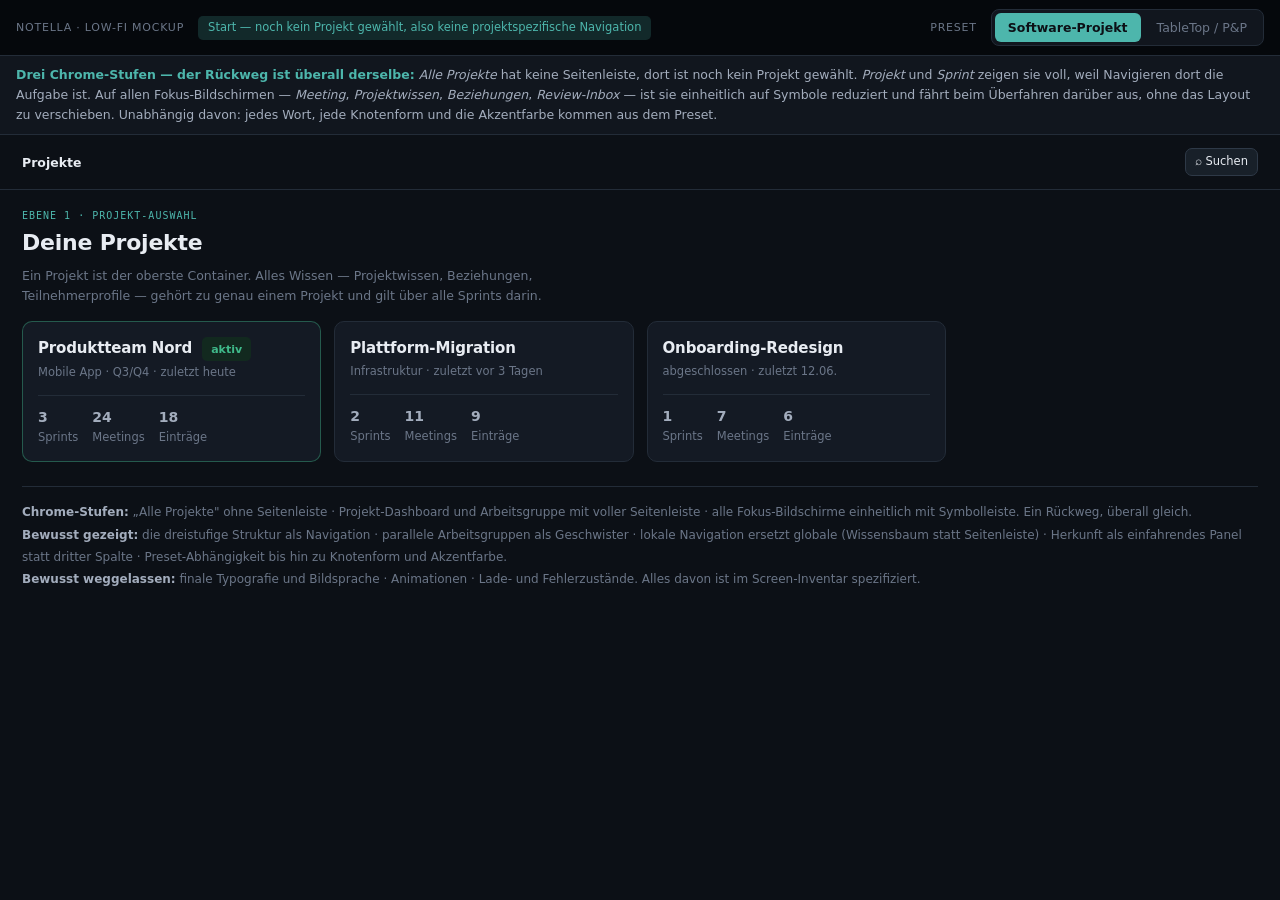
==== commit 08b5538b: "fix: Focus Windows (Session, Wiki, Graph, Review) streamlined" ====
--- a/Ideas/Notella/05-Mockup.html
+++ b/Ideas/Notella/05-Mockup.html
@@ -192,24 +192,107 @@
   .banner{border-radius:8px;padding:9px 12px;font-size:12.5px;display:flex;gap:8px;align-items:flex-start}
   .banner.i{background:var(--priv-bg);color:#c3b0f7;border:1px solid #2e2749}
 
-  /* ---------- Inbox ---------- */
-  .ib{display:grid;grid-template-columns:minmax(0,1fr) 290px;gap:13px;align-items:start}
-  .q{padding:10px 13px;border-bottom:1px solid var(--line);cursor:pointer;display:flex;gap:9px}
-  .q:last-child{border-bottom:0}
-  .q.on{background:var(--accent-bg);box-shadow:inset 3px 0 0 var(--accent)}
-  .q .ic{width:26px;height:26px;border-radius:7px;background:#1d2632;display:grid;place-items:center;
-         font-size:12px;flex:none}
+  /* ---------- Inbox: Schnelldurchlauf ---------- */
   .quote{background:#111821;border-left:2px solid var(--accent);padding:10px 13px;border-radius:0 7px 7px 0;
          font:12.5px/1.75 var(--mono);color:var(--ink-2)}
   .quote mark{background:transparent;color:var(--accent);font-weight:700}
-  .fld{margin-bottom:11px}
-  .fld label{display:block;font-size:11.5px;font-weight:600;color:var(--ink-2);margin-bottom:4px}
-  .fld .req{color:var(--danger);font-weight:800}
   .inp{width:100%;border:1px solid var(--line-2);border-radius:7px;padding:7px 10px;font-size:13px;
        background:#111821;display:flex;align-items:center}
-  .inp.err{border-color:#5a3330;background:var(--danger-bg)}
-  .errtxt{font-size:11.5px;color:var(--danger);margin-top:4px}
-  .dup{background:var(--warn-bg);border:1px solid #453516;border-radius:8px;padding:11px 13px}
+
+  /* progress */
+  .rvbar{display:flex;gap:14px;align-items:flex-start;flex-wrap:wrap;margin-bottom:18px}
+  .seggrp{display:flex;flex-direction:column;gap:5px}
+  .seggrp .cap{font-size:10px;letter-spacing:.05em;color:var(--ink-3);text-transform:uppercase;
+               font-weight:700}
+  .seggrp .cap.now{color:var(--accent)}
+  .segs{display:flex;gap:3px}
+  .seg{width:26px;height:5px;border-radius:3px;background:#1d2632}
+  .seg.done{background:var(--ok)}
+  .seg.now{background:var(--accent);box-shadow:0 0 0 2px rgba(255,255,255,.06)}
+
+  /* the card */
+  .rvwrap{max-width:1060px;margin:0 auto;padding-top:6px}
+  .rv{display:grid;grid-template-columns:minmax(0,1fr) 235px;gap:26px;align-items:start}
+  .rvmain{min-width:0}
+  .rvq{font-size:11px;text-transform:uppercase;letter-spacing:.13em;color:var(--ink-3);
+       font-weight:800;margin-bottom:9px}
+  .freq{display:inline-flex;align-items:center;gap:7px;font-size:11.5px;color:var(--accent);
+        background:var(--accent-bg);border-radius:5px;padding:3px 9px;margin-bottom:9px;cursor:pointer}
+  .evid{background:#0f151d;border:1px solid var(--line);border-left:3px solid var(--accent);
+        border-radius:0 10px 10px 0;padding:16px 19px;font-size:14.5px;line-height:1.85;
+        color:var(--ink-2)}
+  .evid mark{background:rgba(255,255,255,.06);color:var(--ink);font-weight:700;
+             border-bottom:2px solid var(--accent);padding:1px 3px;border-radius:3px}
+  .evid .meta{margin-top:11px;padding-top:10px;border-top:1px solid var(--line);
+              font-size:11.5px;color:var(--ink-3)}
+  .evmore{margin-top:8px;font-size:11.5px;color:var(--ink-3);border-left:3px solid var(--line-2);
+          padding:7px 0 7px 14px;line-height:1.7}
+  .arrowdown{text-align:center;color:var(--line-2);font-size:19px;margin:14px 0 12px}
+  .prop{display:flex;align-items:center;gap:11px;flex-wrap:wrap}
+  .prop h3{font-size:25px;letter-spacing:-.02em}
+  .prop .edit{font-size:11px;color:var(--ink-3);cursor:pointer;border-bottom:1px dotted var(--line-2)}
+
+  .chiprow{display:flex;gap:7px;flex-wrap:wrap;margin-top:8px}
+  .fchip{border:1px solid var(--line-2);background:#131a23;border-radius:7px;padding:7px 13px;
+         font-size:13px;display:flex;align-items:center;gap:8px;color:var(--ink-2)}
+  .fchip:hover{border-color:var(--accent);color:var(--ink)}
+  .fchip .num{font:9.5px var(--mono);color:var(--ink-3);background:#1d2632;border-radius:3px;
+              padding:1px 4px}
+  .fchip.on{background:var(--accent);border-color:var(--accent);color:#0c1016;font-weight:700}
+  .fchip.on .num{background:rgba(0,0,0,.2);color:inherit}
+  .fchip.ai{border-color:var(--accent);box-shadow:inset 0 0 0 1px var(--accent-bg)}
+
+  .actions{display:flex;align-items:center;gap:18px;margin-top:22px;padding-top:18px;
+           border-top:1px solid var(--line);flex-wrap:wrap}
+  .bigbtn{background:var(--accent);color:#0c1016;border:0;border-radius:9px;
+          padding:13px 26px;font-size:15px;font-weight:800;letter-spacing:-.01em;
+          display:flex;align-items:center;gap:10px}
+  .bigbtn:hover{filter:brightness(1.1)}
+  .bigbtn[disabled]{background:#1d2632;color:var(--ink-3);cursor:not-allowed;filter:none}
+  .bigbtn .k{font:10px var(--mono);background:rgba(0,0,0,.22);border-radius:4px;padding:2px 5px}
+  .bigbtn[disabled] .k{background:#151c26}
+  .why{font-size:12px;color:var(--warn)}
+  .txtbtn{background:none;border:0;color:var(--ink-3);font-size:13px;padding:0;
+          display:flex;align-items:center;gap:7px}
+  .txtbtn:hover{color:var(--ink-2)}
+  .txtbtn .k{font:10px var(--mono);background:#1d2632;border-radius:4px;padding:2px 5px}
+  .txtbtn.mini{font-size:11.5px}
+
+  /* quiet context rail */
+  .rail{font-size:12px;color:var(--ink-3);line-height:1.65}
+  .rail h5{font-size:9.5px;text-transform:uppercase;letter-spacing:.13em;color:var(--ink-3);
+           font-weight:800;margin:0 0 7px}
+  .rail .blk{margin-bottom:20px}
+  .rail .who{display:flex;align-items:center;gap:8px;color:var(--ink-2);font-size:12.5px}
+  .rail ul{margin:0;padding-left:15px}
+  .rail li{margin:3px 0}
+
+  /* card art B — duplicate */
+  .cmp{display:grid;grid-template-columns:1fr auto 1fr;gap:14px;align-items:stretch;margin-top:4px}
+  .cmpcol{background:#0f151d;border:1px solid var(--line);border-radius:10px;padding:14px}
+  .cmpcol.exist{border-color:var(--line-2)}
+  .cmpvs{display:grid;place-items:center;color:var(--ink-3);font-size:12px;font-weight:800}
+  .cmpcol .t{font-size:16px;font-weight:700;margin-bottom:3px}
+  .cmpcol .kvs{margin-top:11px;font-size:12px;color:var(--ink-3);line-height:1.9}
+  .cmpcol .kvs b{color:var(--ink-2);font-weight:600}
+  .simbar{height:5px;border-radius:3px;background:#1d2632;overflow:hidden;margin:12px 0 6px}
+  .simbar i{display:block;height:100%;background:var(--warn)}
+
+  /* toast + footer */
+  .toast{display:flex;align-items:center;gap:12px;background:#101821;border:1px solid var(--line-2);
+         border-radius:9px;padding:10px 15px;font-size:12.5px;margin-top:18px}
+  .toast .ok{color:var(--ok);font-weight:700}
+  .kbar{display:flex;gap:16px;flex-wrap:wrap;margin-top:22px;padding-top:14px;
+        border-top:1px solid var(--line);font-size:11.5px;color:var(--ink-3)}
+  .kbar span b{color:var(--ink-2);font-weight:600}
+
+  /* done state */
+  .done{max-width:520px;text-align:center;margin:60px auto;padding:34px;border:1px solid var(--line);
+        border-radius:14px;background:var(--panel)}
+  .done .big{font-size:40px;margin-bottom:10px}
+  .done .nums{display:flex;gap:26px;justify-content:center;margin:22px 0}
+  .done .nums b{display:block;font-size:25px;color:var(--accent)}
+  .done .nums span{font-size:11.5px;color:var(--ink-3)}
 
   /* ---------- Entity ---------- */
   .ent{display:grid;grid-template-columns:minmax(0,1fr) 310px;gap:13px;align-items:start}
@@ -233,8 +316,9 @@
   .trig.m{background:var(--accent-bg);color:var(--accent)}
 
   /* ---------- Graph ---------- */
-  .gr{display:grid;grid-template-columns:222px minmax(0,1fr);border:1px solid var(--line);
-      border-radius:var(--radius);overflow:hidden;background:var(--panel)}
+  .gr{display:grid;grid-template-columns:222px minmax(0,1fr);background:var(--panel);
+      border:0;border-radius:0;overflow:hidden}
+  .canvas svg{display:block}
   .gr-side{background:var(--bg-2);border-right:1px solid var(--line);padding:14px}
   .gsearch{width:100%;background:#111821;border:1px solid var(--line-2);border-radius:8px;
            padding:8px 10px;font-size:12.5px;color:var(--ink-3)}
@@ -243,7 +327,12 @@
                font-size:9px;color:#0c1016;font-weight:900}
   .tfilter .n{margin-left:auto;color:var(--ink-3);font-size:11.5px}
   .canvas{position:relative;background:
-      radial-gradient(circle at 1px 1px,#1a222d 1px,transparent 0) 0 0/26px 26px,#0e131a;min-height:540px}
+      radial-gradient(circle at 1px 1px,#1a222d 1px,transparent 0) 0 0/26px 26px,#0e131a;
+      min-height:calc(100vh - 250px)}
+  .canvas svg{position:absolute;inset:0;width:100%;height:100%}
+  .gr{min-height:calc(100vh - 250px)}
+  main.bleed .phead{padding:16px 24px 12px}
+  main.bleed .phead p{display:none}
   .zoom{position:absolute;right:12px;bottom:12px;display:flex;gap:5px}
   .zoom button{width:30px;height:30px;border-radius:7px;background:var(--panel);
                border:1px solid var(--line-2);display:grid;place-items:center;font-size:14px}
@@ -258,6 +347,113 @@
   .ghint{position:absolute;left:14px;bottom:14px;font-size:11.5px;color:var(--ink-3);
          background:rgba(14,19,26,.85);padding:6px 11px;border-radius:7px;border:1px solid var(--line)}
 
+  /* ================= CHROME-STUFEN =================
+     Drei Stufen. Der Rückweg ist auf ALLEN Fokus-Bildschirmen derselbe:
+     die auf Symbole reduzierte Seitenleiste. Kein Sonderweg, kein Esc-Zwang. */
+  .app{position:relative}
+
+  /* C3 Start — noch kein Projekt gewählt, also keine projektspezifische Navigation */
+  .app.c3{grid-template-columns:minmax(0,1fr)}
+  .app.c3 .side{display:none}
+
+  /* C2 Orientierung — Navigieren ist die Aufgabe */
+  .app.c2{grid-template-columns:236px minmax(0,1fr)}
+
+  /* C1 Fokus — Symbolleiste. Absolut positioniert: das Ausfahren legt sich ÜBER
+     den Inhalt und löst keinen Umbruch aus (der Bug aus den Screenshots). */
+  .app.c1{grid-template-columns:52px minmax(0,1fr)}
+  .app.c1 .side{
+    position:absolute;left:0;top:0;bottom:0;width:52px;
+    overflow:hidden;white-space:nowrap;z-index:70;
+    background:var(--bg-2);
+    transition:width .26s cubic-bezier(.32,.72,0,1), box-shadow .26s ease;
+    will-change:width}
+  .app.c1 .side:hover{width:236px;box-shadow:20px 0 55px rgba(0,0,0,.62);
+                      border-right-color:var(--line-2)}
+  /* Beschriftungen bleiben im Fluss und werden nur ausgeblendet — kein Layoutsprung */
+  .app.c1 .side .t,
+  .app.c1 .side .navlbl,
+  .app.c1 .side .logo > span:last-child,
+  .app.c1 .side .badge,
+  .app.c1 .side .livedot{opacity:0;transition:opacity .12s ease}
+  .app.c1 .side:hover .t,
+  .app.c1 .side:hover .navlbl,
+  .app.c1 .side:hover .logo > span:last-child,
+  .app.c1 .side:hover .badge,
+  .app.c1 .side:hover .livedot{opacity:1;transition:opacity .18s ease .09s}
+  .app.c1 .side .nav{padding-left:17px;transition:padding-left .26s cubic-bezier(.32,.72,0,1)}
+  .app.c1 .side .nav.l2{padding-left:17px}
+  .app.c1 .side .nav.l3{padding-left:17px}
+  .app.c1 .side:hover .nav.l2{padding-left:26px}
+  .app.c1 .side:hover .nav.l3{padding-left:40px}
+  .app.c1 .side .logo{padding-left:15px}
+  .app.c1 .side .foot .nav{padding-left:17px}
+  .app.c1 > .content{grid-column:2}
+  /* randlose Fläche für Graph und Wiki — Rahmenwerk bleibt trotzdem erreichbar */
+  main.bleed{padding:0 !important}
+  main.bleed .phead{padding:20px 24px 0}
+  main.bleed .legend{margin:0;padding:16px 24px 40px}
+
+  body.c3 .hier,body.c1 .hier{display:none}
+
+  /* ================= WIKI ================= */
+  .wiki{display:grid;grid-template-columns:252px minmax(0,1fr);min-height:78vh;
+        border-top:1px solid var(--line)}
+  .wtree{border-right:1px solid var(--line);padding:18px 16px 40px;background:var(--bg-2)}
+  .wsearch{width:100%;background:#111821;border:1px solid var(--line-2);border-radius:8px;
+           padding:8px 10px;font-size:12.5px;color:var(--ink-3);margin-bottom:13px}
+  .wmode{display:flex;background:#111821;border:1px solid var(--line);border-radius:8px;
+         padding:2.5px;gap:2px;margin-bottom:16px}
+  .wmode button{flex:1;border:0;background:transparent;padding:5px 8px;border-radius:6px;
+                font-size:11.5px;color:var(--ink-3)}
+  .wmode button.on{background:#232d3a;color:var(--ink);font-weight:700}
+  .wgrp{margin-bottom:16px}
+  .wgrp .h{display:flex;align-items:center;gap:7px;font-size:10px;letter-spacing:.11em;
+           text-transform:uppercase;color:var(--ink-3);font-weight:800;margin-bottom:5px}
+  .wgrp .h .n{margin-left:auto;font-weight:600;letter-spacing:0}
+  .witem{display:flex;align-items:center;gap:8px;padding:4px 8px;border-radius:6px;
+         font-size:12.5px;color:var(--ink-2);cursor:pointer}
+  .witem:hover{background:#161e2a;color:var(--ink)}
+  .witem.on{background:var(--accent-bg);color:var(--accent);font-weight:600}
+  .witem .tag{margin-left:auto;font-size:9.5px;color:var(--ink-3);text-transform:uppercase;
+              letter-spacing:.05em}
+  .witem.sg{opacity:.55;font-style:italic}
+
+  .warticle{padding:30px 40px 70px;max-width:800px}
+  .wtitle{font-size:31px;letter-spacing:-.025em;margin:8px 0 0}
+  .wprov{display:inline-flex;align-items:center;gap:8px;margin-top:11px;font-size:12.5px;
+         color:var(--ink-3);border-bottom:1px dashed var(--line-2);padding-bottom:2px;cursor:pointer}
+  .wprov:hover{color:var(--accent);border-color:var(--accent)}
+  .wsec{margin-top:32px}
+  .wsec > h4{font-size:11px;text-transform:uppercase;letter-spacing:.13em;color:var(--ink-3);
+             font-weight:800;padding-bottom:8px;border-bottom:1px solid var(--line);margin-bottom:14px}
+  .wdl{display:grid;grid-template-columns:150px minmax(0,1fr);gap:10px 18px;font-size:14px;margin:0}
+  .wdl dt{color:var(--ink-3);font-size:12.5px}
+  .wdl dd{margin:0}
+  .wdl dd .ed{opacity:0;font-size:11px;color:var(--ink-3);margin-left:9px;cursor:pointer}
+  .wdl dd:hover .ed{opacity:1}
+  .wprose{font-size:15px;line-height:1.8;color:var(--ink-2)}
+  .wrelgrp{margin-bottom:13px}
+  .wrelgrp .v{font-size:12px;color:var(--ink-3);margin-bottom:4px}
+  .wrelgrp .items{display:flex;gap:7px;flex-wrap:wrap}
+  .wpill{display:inline-flex;align-items:center;gap:7px;border:1px solid var(--line-2);
+         background:#131a23;border-radius:20px;padding:5px 13px;font-size:13px;cursor:pointer}
+  .wpill:hover{border-color:var(--accent);color:var(--accent)}
+  .wpill .d{width:7px;height:7px;border-radius:50%;flex:none}
+  .wback{font-size:13px;color:var(--ink-2);line-height:2}
+
+  /* Herkunfts-Panel, f\00E4hrt von rechts ein */
+  .wpanel{position:fixed;right:0;top:0;bottom:0;width:400px;background:var(--panel);
+          border-left:1px solid var(--line-2);z-index:85;box-shadow:-20px 0 60px rgba(0,0,0,.6);
+          display:flex;flex-direction:column}
+  .wpanel .hd{padding:16px 18px;border-bottom:1px solid var(--line);display:flex;align-items:center}
+  .wtabs{display:flex;gap:2px;padding:11px 18px 0}
+  .wtabs button{border:0;background:transparent;color:var(--ink-3);font-size:12.5px;
+                padding:7px 12px;border-bottom:2px solid transparent}
+  .wtabs button.on{color:var(--accent);border-bottom-color:var(--accent);font-weight:700}
+  .wpbody{overflow:auto;padding:14px 18px 30px;flex:1}
+  .scrim{position:fixed;inset:0;background:rgba(4,7,11,.5);z-index:84}
+
   .legend{font-size:12px;color:var(--ink-3);margin-top:24px;padding-top:14px;
           border-top:1px solid var(--line);line-height:1.85}
   .legend b{color:var(--ink-2)}
@@ -269,6 +465,8 @@
 
 <div class="demo">
   <span class="t">Notella · Low-Fi Mockup</span>
+  <span style="font-size:11.5px;color:var(--accent);background:var(--accent-bg);
+        border-radius:5px;padding:3px 10px" id="chrome-note"></span>
   <span class="spacer"></span>
   <span class="t">Preset</span>
   <div class="switch" id="sw">
@@ -281,23 +479,25 @@
 <div class="hier" id="hier"></div>
 
 <div class="banner-demo">
-  <b>Zwei Dinge, die dieses Mockup zeigt:</b> (1) Die feste dreistufige Struktur —
-  das Band darüber ist die Navigation und zeigt jederzeit, auf welcher Ebene du stehst.
-  (2) Jedes Wort, jeder Typ, jede Knotenform und die Akzentfarbe kommen aus einem
-  Preset-Objekt; der Umschalter oben tauscht nur dieses Objekt aus, Layout und Code
-  bleiben identisch.
+  <b>Drei Chrome-Stufen — der Rückweg ist überall derselbe:</b>
+  <i>Alle Projekte</i> hat keine Seitenleiste, dort ist noch kein Projekt gewählt.
+  <i>Projekt</i> und <i>Sprint</i> zeigen sie voll, weil Navigieren dort die Aufgabe ist.
+  Auf allen Fokus-Bildschirmen — <i>Meeting</i>, <i>Projektwissen</i>, <i>Beziehungen</i>,
+  <i>Review-Inbox</i> — ist sie einheitlich auf Symbole reduziert und fährt beim Überfahren
+  darüber aus, ohne das Layout zu verschieben. Unabhängig davon: jedes Wort, jede Knotenform
+  und die Akzentfarbe kommen aus dem Preset.
 </div>
 
-<div class="app">
-  <aside class="side">
+<div class="app c2" id="app">
+  <aside class="side" id="side">
     <div class="logo">
       <span class="mk"><span>◆</span></span>
       <span><b>Notella</b><i id="nav-sub"></i></span>
     </div>
     <div id="side-nav"></div>
     <div class="foot">
-      <button class="nav" style="padding-left:0"><span class="ic">⚙</span>Einstellungen</button>
-      <button class="nav" style="padding-left:0"><span class="ic">◈</span>Preset-Verwaltung</button>
+      <button class="nav" style="padding-left:0" title="Einstellungen"><span class="ic">⚙</span><span class="t">Einstellungen</span></button>
+      <button class="nav" style="padding-left:0" title="Preset-Verwaltung"><span class="ic">◈</span><span class="t">Preset-Verwaltung</span></button>
     </div>
   </aside>
 
@@ -441,7 +641,7 @@
               <input type="checkbox" checked> auch Vorschläge zeigen</label>
           </div>
           <div class="canvas" id="canvas">
-            <svg id="svg" width="100%" height="540" viewBox="0 0 900 540"
+            <svg id="svg" viewBox="0 0 900 540"
                  preserveAspectRatio="xMidYMid meet"></svg>
             <div id="g-panel"></div>
             <div class="ghint" id="g-hint">Klick auf einen Knoten fokussiert · Klick ins Leere hebt auf</div>
@@ -450,113 +650,40 @@
         </div>
       </section>
 
-      <!-- ===== INBOX ===== -->
+      <!-- ===== INBOX — Schnelldurchlauf ===== -->
       <section class="screen" id="s-inbox">
-        <div class="phead">
-          <div class="lv">Projektweit · Vorschläge aus allen <span id="ib-wgs"></span></div>
-          <h2>Review-Inbox <span class="chip sugg" id="ib-count"></span></h2>
-          <p>Eine Entscheidung nach der anderen. Euer Projekt, euer verbindlicher Stand.</p>
-        </div>
-        <div class="ib">
-          <div class="panel">
-            <div class="pad row wrap">
-              <span class="chip t" id="ib-type"></span>
-              <strong style="font-size:19px" id="ib-title"></strong>
-              <span class="spacer"></span><span class="tiny muted" id="ib-pos"></span>
-            </div>
-            <div class="pad" style="padding-top:0" id="ib-desc"></div>
-            <div class="pad bt">
-              <div class="lbl" style="margin-bottom:8px">Belegstelle · aus der Notiz</div>
-              <div class="quote" id="ib-quote"></div>
-              <div class="tiny muted" style="margin-top:8px" id="ib-src"></div>
-            </div>
-            <div class="pad bt" id="ib-dup"></div>
-            <div class="pad bt">
-              <div class="lbl" style="margin-bottom:11px">Felder aus dem Preset</div>
-              <div id="ib-fields"></div>
-            </div>
-            <div class="pad bt">
-              <div class="lbl" style="margin-bottom:9px">Mitvorgeschlagene Beziehungen</div>
-              <div id="ib-rels"></div>
-            </div>
-            <div class="pad bt row wrap">
-              <button class="btn ok" disabled>✓ Übernehmen</button>
-              <button class="btn">⇄ Zusammenführen</button>
-              <button class="btn dz">✕ Ablehnen</button>
-              <button class="btn">⏭ Später</button>
-              <span class="spacer"></span>
-              <span class="tiny muted"><span class="kbd">J</span><span class="kbd">K</span>
-                navigieren · <span class="kbd">A</span> übernehmen</span>
-            </div>
-            <div class="pad bt tiny" style="color:var(--danger);background:var(--danger-bg);
-                 border-radius:0 0 var(--radius) var(--radius)" id="ib-block"></div>
-          </div>
-          <div class="panel">
-            <div class="pad row">
-              <strong style="font-size:13px">Als nächstes</strong>
-              <span class="spacer"></span><span class="tiny muted" id="ib-rest"></span>
-            </div>
-            <div class="bt" id="queue"></div>
-          </div>
+        <div class="rvwrap">
+          <div id="rv-head"></div>
+          <div id="rv-body"></div>
         </div>
       </section>
 
-      <!-- ===== ENTITY ===== -->
+      <!-- ===== PROJEKTWISSEN / WIKI (C1) ===== -->
       <section class="screen" id="s-ent">
-        <div class="phead">
-          <div class="lv">Projektweit · gilt über alle <span id="e-wgs"></span></div>
-          <h2 id="e-hh"></h2>
+        <div class="wiki">
+          <div class="wtree">
+            <div class="wsearch">⌕ Im <span id="w-noun"></span> suchen…</div>
+            <div class="wmode" id="w-mode">
+              <button data-m="type" class="on">Nach Eintrag</button>
+              <button data-m="time">Nach Zeitpunkt</button>
+            </div>
+            <div id="w-tree"></div>
+          </div>
+          <div class="warticle" id="w-article"></div>
         </div>
-        <div class="ent">
-          <div>
-            <div class="panel">
-              <div class="pad row wrap">
-                <span class="chip t" id="e-type"></span>
-                <h3 style="font-size:21px" id="e-title"></h3>
-                <span class="chip canon">✓ kanonisch</span>
-                <span class="spacer"></span><button class="btn sm">Bearbeiten</button>
-              </div>
-              <div class="pad" style="padding-top:0">
-                <span class="tiny muted">Auch bekannt als:</span>
-                <span class="chip" id="e-alias"></span>
-              </div>
-              <div class="pad bt">
-                <div class="lbl" style="margin-bottom:12px">Felder</div>
-                <dl class="kv" id="e-fields"></dl>
-              </div>
-              <div class="pad bt">
-                <div class="lbl" style="margin-bottom:5px">Beziehungen</div>
-                <div id="e-rels"></div>
-                <button class="btn sm" style="margin-top:10px" data-go="graph">
-                  ⬡ Im Netz ansehen</button>
-              </div>
-            </div>
-            <div class="panel" style="margin-top:13px">
-              <div class="pad"><div class="lbl">Änderungshistorie</div></div>
-              <div class="pad bt" style="padding-top:2px" id="e-hist"></div>
-            </div>
-          </div>
-          <div class="panel" style="border-color:#2c3f3d">
-            <div class="pad">
-              <div class="lbl" style="color:var(--accent)">Herkunft</div>
-              <p class="tiny muted" style="margin:5px 0 0">Woher dieses Wissen stammt —
-                 bis hinunter zur Textstelle in der Notiz.</p>
-            </div>
-            <div class="pad bt" style="padding-top:2px" id="e-prov"></div>
-          </div>
-        </div>
+        <div id="w-panel"></div>
       </section>
 
-      <div class="legend">
-        <b>Bewusst gezeigt:</b> die dreistufige Struktur als durchgängige Navigation
-        (Band oben, Seitenleiste, Breadcrumbs — alle drei klickbar) · parallele
-        Arbeitsgruppen als Geschwister · die Trennung von <i>ebenengebunden</i>
-        (Meetings, Notizen) und <i>projektweit</i> (Wissen, Beziehungen, Inbox) ·
-        Preset-Abhängigkeit jedes Elements bis hin zu Knotenform und Akzentfarbe ·
-        der gesperrte Inbox-Zustand bei fehlendem Pflichtfeld · die Herkunftsspalte.<br>
+      <div class="legend" id="legend">
+        <b>Chrome-Stufen:</b> „Alle Projekte" ohne Seitenleiste · Projekt-Dashboard und
+        Arbeitsgruppe mit voller Seitenleiste · alle Fokus-Bildschirme einheitlich mit
+        Symbolleiste. Ein Rückweg, überall gleich.<br>
+        <b>Bewusst gezeigt:</b> die dreistufige Struktur als Navigation · parallele
+        Arbeitsgruppen als Geschwister · lokale Navigation ersetzt globale (Wissensbaum
+        statt Seitenleiste) · Herkunft als einfahrendes Panel statt dritter Spalte ·
+        Preset-Abhängigkeit bis hin zu Knotenform und Akzentfarbe.<br>
         <b>Bewusst weggelassen:</b> finale Typografie und Bildsprache · Animationen ·
-        Lade- und Fehlerzustände · echte Interaktion. Alles davon ist im Screen-Inventar
-        textuell spezifiziert.
+        Lade- und Fehlerzustände. Alles davon ist im Screen-Inventar spezifiziert.
       </div>
     </main>
   </div>
@@ -638,23 +765,48 @@
     {a:"d2",b:"api",l:"betrifft"},{a:"r1",b:"ns",l:"gefährdet",st:"dashed"},
     {a:"t1",b:"ns",l:"setzt um"},{a:"api",b:"as",l:"hängt ab von"},{a:"la",b:"t1",l:"verantwortet"}],
   gFocus:"ns",
-  queue:[{ic:"⚖",t:"Firebase statt Eigenbau",s:"Entscheidung",m:"Sprint 14 · Planung KW 32"},
-    {ic:"⬡",t:"Notification Service",s:"Komponente",m:"Sprint 14 · Planung KW 32",on:1},
-    {ic:"⚠",t:"Zustellrate unter 90 %",s:"Risiko",m:"Sprint 14 · Planung KW 32"},
-    {ic:"◷",t:"Spike Firebase-SDK",s:"Aufgabe",m:"Sprint 14 · Refinement"},
-    {ic:"⬡",t:"Token-Store",s:"Komponente",m:"Design-System · Jour fixe"},
-    {ic:"👤",t:"Mira Kolb",s:"Teammitglied",m:"Design-System · Kickoff"},
-    {ic:"⚖",t:"Queue vor der API",s:"Entscheidung",m:"Sprint 14 · Daily Mi"}],
-  ibType:"Komponente", ibTitle:"Notification Service",
-  ibDesc:"3-mal erwähnt über zwei Meetings in Sprint 14. Übernimmt den Versand von Push-Benachrichtigungen. Tom Brandt ist als verantwortlich genannt.",
-  ibQuote:'…Push-Benachrichtigungen sollen bis Sprintende stehen. <mark>Notification Service</mark> übernimmt den Versand, Tom Brandt ist verantwortlich.',
-  ibSrc:"Tom Brandt · Produktteam Nord / Sprint 14 / Sprint-Planung KW 32 · heute, 10:24",
-  ibDup:null,
-  ibFields:[{l:"Ebene",req:1,v:"Backend"},{l:"Status",req:1,v:"",err:"Pflichtfeld — bitte auswählen"},
-            {l:"Verantwortlich",req:0,v:"Tom Brandt"}],
-  ibRels:[{v:"hängt ab von",t:"Auth Service"},{v:"verantwortet von",t:"Tom Brandt"}],
-  ibBlock:'Übernahme gesperrt: Pflichtfeld <b>Status</b> ist leer.',
+  review:[
+   {kind:"new",type:"Komponente",icon:"⬡",title:"Notification Service",
+    wg:"Sprint 14",mt:"Sprint-Planung KW 32",dt:"heute, 10:24",who:{n:"Tom Brandt",i:"TB"},
+    freq:{n:3,m:2,more:[
+      {w:"Sprint 14 · Daily KW 32 Mi",t:'…der <mark>Notification Service</mark> braucht eine eigene Queue, sonst blockiert der Versand die API…'},
+      {w:"Sprint 13 · Retro KW 31",t:'…die Benachrichtigungen fehlen komplett, wir brauchen einen eigenen <mark>Service</mark> dafür…'}]},
+    ev:'Push-Benachrichtigungen sollen bis Sprintende stehen. <mark>Notification Service</mark> übernimmt den Versand, Tom Brandt ist verantwortlich. Die Zustellrate muss dabei über 90 % liegen.',
+    fields:[{l:"Ebene",opts:["UI/UX","Frontend","Backend","Logic","Database"],sel:2},
+            {l:"Status",opts:["Idee","In Arbeit","Fertig","Verworfen"],sel:null}],
+    rels:[{v:"hängt ab von",t:"Auth Service"},{v:"verantwortet von",t:"Tom Brandt"}],
+    exist:["API Gateway","Auth Service","Auth UI","Message Queue","Mobile Client"]},
+
+   {kind:"dup",type:"Komponente",icon:"⬡",title:"API-Gateway",sim:91,
+    wg:"Sprint 14",mt:"Sprint-Planung KW 32",dt:"heute, 10:38",who:{n:"Lena Ahmadi",i:"LA"},
+    freq:{n:1,m:1,more:[]},
+    ev:'Der <mark>API-Gateway</mark> muss die neue Route durchreichen, sonst kommt beim Client nichts an.',
+    other:{title:"API Gateway",sub:"seit Sprint 13 im Projektwissen",
+           kv:[["Ebene","Backend"],["Status","Fertig"],["Verantwortlich","Mira Kolb"]],
+           from:"Angelegt aus Retro KW 31 · 3 Herkünfte"},
+    mine:{kv:[["Ebene","Backend"],["Status","—"],["Verantwortlich","—"]]},
+    exist:["API Gateway","Auth Service","Auth UI","Message Queue","Mobile Client"]},
+
+   {kind:"append",type:"Komponente",icon:"⬡",title:"Auth Service",
+    wg:"Sprint 14",mt:"Sprint-Planung KW 32",dt:"heute, 10:41",who:{n:"Sam Ritter",i:"SR"},
+    freq:{n:2,m:2,more:[
+      {w:"Sprint 13 · Retro KW 31",t:'…der <mark>Auth Service</mark> läuft stabil, Tokens halten 24 h…'}]},
+    ev:'Abhängigkeit auf <mark>Auth Service</mark> ist noch ungeklärt — ohne gültiges Token kann der Versand nicht laufen.',
+    change:[{k:"Neue Beziehung",v:"Notification Service <b>hängt ab von</b> Auth Service"},
+            {k:"Neue Herkunft",v:"Sprint-Planung KW 32 · Sam Ritter"}],
+    exist:["API Gateway","Auth Service","Auth UI","Message Queue","Mobile Client"]}],
+  rvRest:4,
   eType:"Komponente", eTitle:"Notification Service", eAlias:"Notif-Service",
+  eDesc:"Zentraler Dienst für den Versand von Push-Benachrichtigungen. Nimmt Ereignisse aus dem API Gateway entgegen, reichert sie an und stellt sie über Firebase zu. Der Versand läuft asynchron über eine eigene Message Queue, damit er die API nicht blockiert.",
+  eBack:["Mobile Client","Firebase statt Eigenbau","Zustellrate unter 90 %","Spike Firebase-SDK"],
+  wikiTime:[
+    {m:"Sprint-Planung KW 32",wg:"Sprint 14",d:"heute",it:[
+      {t:"Notification Service",k:"neu"},{t:"Firebase statt Eigenbau",k:"neu"},
+      {t:"Zustellrate unter 90 %",k:"vorschlag"},{t:"API Gateway",k:"geändert"}]},
+    {m:"Daily KW 32 · Mi",wg:"Sprint 14",d:"gestern",it:[
+      {t:"Message Queue",k:"neu"},{t:"Queue vor der API",k:"neu"}]},
+    {m:"Retro KW 31",wg:"Sprint 13",d:"31.07.",it:[
+      {t:"Auth Service",k:"neu"},{t:"Mobile Client",k:"neu"},{t:"Mira Kolb",k:"neu"}]}],
   eFields:[["Ebene","Backend"],["Status","In Arbeit"],["Verantwortlich","Tom Brandt"]],
   eRels:[{v:"hängt ab von",t:"Auth Service",ty:"Komponente"},
     {v:"verantwortet von",t:"Tom Brandt",ty:"Teammitglied"},
@@ -738,22 +890,50 @@
     {a:"streit",b:"aldric",l:"beteiligt"},{a:"schl",b:"krypta",l:"öffnet"},
     {a:"elara",b:"orden",l:"Mitglied von"}],
   gFocus:"pony",
-  queue:[{ic:"☻",t:"Aldric Graumantel",s:"NSC",m:"Falkenstein · Session 14"},
-    {ic:"⌂",t:"Tänzelndes Pony",s:"Ort",m:"Falkenstein · Session 14",on:1},
-    {ic:"⚑",t:"Schwarze Hand",s:"Fraktion",m:"Falkenstein · Session 14"},
-    {ic:"✦",t:"Streit im Pony",s:"Ereignis",m:"Falkenstein · Session 14"},
-    {ic:"◈",t:"Silberner Schlüssel",s:"Gegenstand",m:"Falkenstein · Session 13"},
-    {ic:"⌂",t:"Nordmark-Pass",s:"Ort",m:"Nordmark-Chronik · Session 6"},
-    {ic:"☻",t:"Späher Ivar",s:"NSC",m:"Nordmark-Chronik · Session 5"}],
-  ibType:"Ort", ibTitle:"Tänzelndes Pony",
-  ibDesc:"4-mal erwähnt über zwei Sessions. Schenke in Falkenstein. Aldric Graumantel und Wirtin Hedda sind dort verortet.",
-  ibQuote:'…wir erreichen Falkenstein bei Einbruch der Dunkelheit. Im <mark>Tänzelnden Pony</mark> wartet Aldric Graumantel auf uns.',
-  ibSrc:"Lyra Nachtwind · Eldoria / Schatten über Falkenstein / Session 14 · heute, 20:41",
-  ibDup:{t:"The Dancing Pony",s:"Ort · Bauwerk · Nordmark",sim:"87 %"},
-  ibFields:[{l:"Region",req:0,v:"Nordmark"},{l:"Art",req:1,v:"",err:"Pflichtfeld — bitte auswählen"}],
-  ibRels:[{v:"liegt in",t:"Falkenstein"},{v:"Bewohner",t:"Aldric Graumantel"}],
-  ibBlock:'Übernahme gesperrt: Pflichtfeld <b>Art</b> ist leer.',
+  review:[
+   {kind:"new",type:"NSC",icon:"☻",title:"Aldric Graumantel",
+    wg:"Schatten über Falkenstein",mt:"Session 14 — Die Krypta",dt:"heute, 20:41",
+    who:{n:"Lyra Nachtwind",i:"LN"},
+    freq:{n:4,m:2,more:[
+      {w:"Session 14 — Die Krypta",t:'…ich habe mir <mark>Aldrics</mark> Ring gemerkt — Wappen der Schwarzen Hand?…'},
+      {w:"Session 13 — Ankunft in Falkenstein",t:'…ein Mann namens <mark>Graumantel</mark> soll die Karte haben, hieß es im Hafen…'}]},
+    ev:'Wir erreichen Falkenstein bei Einbruch der Dunkelheit. Im Tänzelnden Pony wartet <mark>Aldric Graumantel</mark> auf uns. Er will 200 Goldstücke für die Karte und trägt einen Ring mit fremdem Wappen.',
+    fields:[{l:"Status",opts:["Lebendig","Verstorben","Verschollen"],sel:null}],
+    rels:[{v:"gesehen in",t:"Tänzelndes Pony"},{v:"Mitglied von",t:"Schwarze Hand"}],
+    exist:["Bürgermeisterin von Falkenstein","Schwester Elara","Späher Ivar","Wirtin Hedda"]},
+
+   {kind:"dup",type:"Ort",icon:"⌂",title:"Tänzelndes Pony",sim:87,
+    wg:"Schatten über Falkenstein",mt:"Session 14 — Die Krypta",dt:"heute, 20:44",
+    who:{n:"Gorm Eisenfaust",i:"GE"},
+    freq:{n:2,m:1,more:[]},
+    ev:'Wir erreichen Falkenstein bei Einbruch der Dunkelheit. Im <mark>Tänzelnden Pony</mark> wartet Aldric Graumantel auf uns.',
+    other:{title:"The Dancing Pony",sub:"seit Session 13 im Weltwissen",
+           kv:[["Region","Nordmark"],["Art","Bauwerk"]],
+           from:"Angelegt aus Session 13 · 2 Herkünfte"},
+    mine:{kv:[["Region","Nordmark"],["Art","—"]]},
+    exist:["Die Docks","Falkenstein","Falkensteiner Krypta","Tempel der Dämmerung"]},
+
+   {kind:"append",type:"Fraktion",icon:"⚑",title:"Schwarze Hand",
+    wg:"Schatten über Falkenstein",mt:"Session 14 — Die Krypta",dt:"heute, 20:52",
+    who:{n:"Sam (DM)",i:"SM"},
+    freq:{n:3,m:2,more:[
+      {w:"Session 12 — Der Bote",t:'…der Bote trug das Zeichen der <mark>Schwarzen Hand</mark> unter dem Mantel…'}]},
+    ev:'Die <mark>Schwarze Hand</mark> kontrolliert seit dem Frühjahr die Docks. Wer dort Waren umschlägt, zahlt an sie.',
+    change:[{k:"Neue Beziehung",v:"Schwarze Hand <b>kontrolliert</b> Die Docks"},
+            {k:"Neue Herkunft",v:"Session 14 — Die Krypta · Sam (DM)"}],
+    exist:["Orden der Dämmerung","Rote Reißzähne","Silbermünz-Gilde","Haus Vane"]}],
+  rvRest:4,
   eType:"Ort", eTitle:"Tänzelndes Pony", eAlias:"The Dancing Pony",
+  eDesc:"Die einzige Schenke am Marktplatz von Falkenstein. Wirtin Hedda führt das Haus seit dem Tod ihres Mannes. Der Schankraum gilt als Treffpunkt für Reisende und Botengänger — und offenbar auch für Leute, die nicht gesehen werden wollen.",
+  eBack:["Aldric Graumantel","Wirtin Hedda","Streit im Pony","Falkenstein"],
+  wikiTime:[
+    {m:"Session 14 — Die Krypta",wg:"Schatten über Falkenstein",d:"heute",it:[
+      {t:"Aldric Graumantel",k:"neu"},{t:"Schwarze Hand",k:"geändert"},
+      {t:"Streit im Pony",k:"vorschlag"},{t:"Tänzelndes Pony",k:"geändert"}]},
+    {m:"Session 13 — Ankunft in Falkenstein",wg:"Schatten über Falkenstein",d:"24.07.",it:[
+      {t:"Falkenstein",k:"neu"},{t:"The Dancing Pony",k:"neu"},{t:"Wirtin Hedda",k:"neu"}]},
+    {m:"Session 12 — Der Bote",wg:"Schatten über Falkenstein",d:"17.07.",it:[
+      {t:"Silberner Schlüssel",k:"neu"},{t:"Schwarze Hand",k:"neu"}]}],
   eFields:[["Region","Nordmark"],["Art","Bauwerk"]],
   eRels:[{v:"liegt in",t:"Falkenstein",ty:"Ort"},{v:"Bewohner",t:"Aldric Graumantel",ty:"NSC"},
     {v:"betrieben von",t:"Wirtin Hedda",ty:"NSC"},{v:"Ereignisse",t:"Streit im Pony",ty:"Ereignis"},
@@ -767,7 +947,15 @@
     {tm:"heute 21:04",tr:"M",w:"Sam (DM)",x:'Art: <i>leer</i> → <b>Bauwerk</b>'}]
 }};
 
-let key="software", view="dash", focusId=null, openGroup=true;
+let key="software", view="dash", focusId=null;
+let wMode="type", wPanel=null;
+
+/* Chrome-Stufe je Bildschirm — Eigenschaft des Screens, keine Nutzereinstellung */
+const CHROME={dash:"c3", proj:"c2", group:"c2", meeting:"c1", ent:"c1", graph:"c1", inbox:"c1"};
+const CHROMEINFO={
+  c3:"Start — noch kein Projekt gewählt, also keine projektspezifische Navigation",
+  c2:"Orientierung — Navigieren IST hier die Aufgabe, also volle Seitenleiste",
+  c1:"Fokus — Seitenleiste auf Symbole reduziert. Auf ALLEN Fokus-Bildschirmen gleich"};
 const $=s=>document.querySelector(s);
 const NS="http://www.w3.org/2000/svg";
 const P=()=>PRESETS[key];
@@ -821,28 +1009,31 @@
   $("#nav-sub").textContent=p.sub+" · "+pr.n.toLowerCase();
   $("#side-nav").innerHTML=`
     <div class="navlbl"><span class="lv">E1</span>${T.projects}</div>
-    <button class="nav ${view==="dash"?"on":""}" data-v="dash">
-      <span class="ic">◈</span>Alle ${T.projects}</button>
-    <button class="nav ${view==="proj"?"on":""}" data-v="proj">
-      <span class="ic">▣</span>${pr.n}</button>
+    <button class="nav ${view==="dash"?"on":""}" data-v="dash" title="Alle ${T.projects}">
+      <span class="ic">◈</span><span class="t">Alle ${T.projects}</span></button>
+    <button class="nav ${view==="proj"?"on":""}" data-v="proj" title="${pr.n}">
+      <span class="ic">▣</span><span class="t">${pr.n}</span></button>
 
     <div class="navlbl"><span class="lv">E2</span>${T.workgroups} in ${pr.n}</div>
     ${p.groups.map(x=>`<button class="nav l2 ${view==="group"&&x.cur?"on":""}"
-        data-v="${x.cur?"group":"group"}">
-        <span class="ic">${x.st==="aktiv"?"◉":x.st==="geplant"?"○":"◌"}</span>${x.n}
+        data-v="group" title="${x.n}">
+        <span class="ic">${x.st==="aktiv"?"◉":x.st==="geplant"?"○":"◌"}</span>
+        <span class="t">${x.n}</span>
         ${x.st==="aktiv"&&x.cur?'<span class="livedot"></span>':""}</button>`).join("")}
 
     <div class="navlbl"><span class="lv">E3</span>${T.meetings} in ${g.n}</div>
-    ${mts.map(m=>`<button class="nav l3 ${view==="meeting"&&m.cur?"on":""}" data-v="meeting">
-        <span class="ic">${m.st==="läuft"?"▶":"·"}</span>${m.n}</button>`).join("")}
+    ${mts.map(m=>`<button class="nav l3 ${view==="meeting"&&m.cur?"on":""}" data-v="meeting"
+        title="${m.n}">
+        <span class="ic">${m.st==="läuft"?"▶":"·"}</span><span class="t">${m.n}</span></button>`).join("")}
 
     <div class="navlbl">Projektweit</div>
-    <button class="nav ${view==="ent"?"on":""}" data-v="ent">
-      <span class="ic">▤</span>${T.canonNoun}</button>
-    <button class="nav ${view==="graph"?"on":""}" data-v="graph">
-      <span class="ic">⬡</span>Beziehungen</button>
-    <button class="nav ${view==="inbox"?"on":""}" data-v="inbox">
-      <span class="ic">⇄</span>Review-Inbox<span class="badge">${p.queue.length}</span></button>`;
+    <button class="nav ${view==="ent"?"on":""}" data-v="ent" title="${T.canonNoun}">
+      <span class="ic">▤</span><span class="t">${T.canonNoun}</span></button>
+    <button class="nav ${view==="graph"?"on":""}" data-v="graph" title="Beziehungen">
+      <span class="ic">⬡</span><span class="t">Beziehungen</span></button>
+    <button class="nav ${view==="inbox"?"on":""}" data-v="inbox" title="Review-Inbox">
+      <span class="ic">⇄</span><span class="t">Review-Inbox</span>
+      <span class="badge">${p.review.length+p.rvRest}</span></button>`;
   $("#side-nav").querySelectorAll(".nav[data-v]").forEach(el=>
     el.addEventListener("click",()=>go(el.dataset.v)));
 }
@@ -938,6 +1129,14 @@
   document.documentElement.style.setProperty("--accent-bg",p.accentBg);
   if(!p.gNodes.some(n=>n.id===focusId)) focusId=p.gFocus;
 
+  /* ---- Chrome-Stufe anwenden (§4.4.0) ---- */
+  const lvl=CHROME[view];
+  $("#app").className="app "+lvl;
+  document.body.className=lvl;
+  document.querySelector("main").classList.toggle("bleed", view==="graph"||view==="ent");
+  $("#legend").style.display = (lvl==="c1") ? "none" : "";
+  $("#chrome-note").textContent=CHROMEINFO[lvl];
+
   renderHier(); renderSide(); renderCrumb();
   document.querySelectorAll(".screen").forEach(s=>s.classList.remove("on"));
   $("#s-"+({dash:"dash",proj:"proj",group:"group",meeting:"meeting",
@@ -1043,66 +1242,363 @@
   $("#g-scope").innerHTML=`${p.gScope}<span class="spacer"></span><span class="muted">▾</span>`;
   renderGraph(); renderGPanel();
 
-  /* --- Inbox --- */
-  $("#ib-wgs").textContent=T.workgroups;
-  $("#ib-count").textContent=p.queue.length+" offen";
-  $("#ib-type").textContent=p.ibType;
-  $("#ib-title").textContent=p.ibTitle;
-  $("#ib-pos").textContent="2 von "+p.queue.length;
-  $("#ib-rest").textContent=(p.queue.length-1)+" verbleibend";
-  $("#ib-desc").innerHTML=`<p class="tiny muted" style="margin:0;max-width:64ch">${p.ibDesc}</p>`;
-  $("#ib-quote").innerHTML=p.ibQuote;
-  $("#ib-src").textContent=p.ibSrc;
-  $("#ib-block").innerHTML="🔒 "+p.ibBlock;
-  $("#ib-dup").innerHTML=p.ibDup?`<div class="dup">
-      <div style="font-weight:800;font-size:12.5px;margin-bottom:6px">
-        ⚠ Möglicher Doppeleintrag · ${p.ibDup.sim} Ähnlichkeit</div>
-      <div class="row wrap" style="gap:8px"><span style="font-size:13px"><b>${p.ibDup.t}</b>
-        <span class="muted">— ${p.ibDup.s}</span></span><span class="spacer"></span>
-        <button class="btn sm">Vergleichen</button><button class="btn sm">Zusammenführen</button>
-      </div></div>`:`<div class="tiny muted">✓ Duplikatprüfung — kein ähnlicher Eintrag gefunden.</div>`;
-  $("#ib-fields").innerHTML=p.ibFields.map(f=>`<div class="fld">
-      <label>${f.l} ${f.req?'<span class="req">*</span>':'<span class="muted tiny">optional</span>'}</label>
-      <div class="inp ${f.err?"err":""}">${f.v?f.v:'<span class="muted">— bitte auswählen —</span>'}
-        <span class="spacer"></span><span class="muted tiny">▾</span></div>
-      ${f.err?`<div class="errtxt">⚠ ${f.err}</div>`:""}</div>`).join("");
-  $("#ib-rels").innerHTML=p.ibRels.map(r=>`<label class="row tiny" style="margin-bottom:7px">
-      <input type="checkbox" checked><span class="muted" style="min-width:112px">${r.v}</span>
-      <b style="font-size:12.5px">${r.t}</b></label>`).join("");
-  $("#queue").innerHTML=p.queue.map(q=>`<div class="q ${q.on?"on":""}">
-      <span class="ic">${q.ic}</span>
-      <div style="min-width:0"><div style="font-size:13px;font-weight:500">${q.t}</div>
-        <div class="tiny muted">${q.s} · ${q.m}</div></div></div>`).join("");
-
-  /* --- Entity --- */
-  $("#e-wgs").textContent=T.workgroups;
-  $("#e-hh").textContent=T.canonNoun;
-  $("#e-type").textContent=p.eType;
-  $("#e-title").textContent=p.eTitle;
-  $("#e-alias").textContent=p.eAlias;
-  $("#e-fields").innerHTML=p.eFields.map(([k,v])=>`<dt>${k}</dt><dd>${v}</dd>`).join("");
-  $("#e-rels").innerHTML=p.eRels.map(r=>`<div class="rel">
-      <span class="verb">${r.v}</span><span class="link">${r.t}</span>
-      <span class="chip">${r.ty}</span></div>`).join("");
-  $("#e-prov").innerHTML=p.eProv.map(x=>`<div class="prov">
-      <div class="row tiny" style="margin-bottom:5px"><b style="font-size:12.5px">${x.who}</b>
+  /* --- Inbox (eigene Renderfunktion) --- */
+  renderReview();
+
+  /* --- Wiki --- */
+  renderWiki();
+
+  /* rebind navigable elements */
+  document.querySelectorAll("[data-v]").forEach(el=>{
+    if(el.closest("#side-nav")||el.closest("#hier")||el.closest("#crumb"))return;
+    el.onclick=e=>{e.stopPropagation();go(el.dataset.v)}});
+  document.querySelectorAll("[data-go]").forEach(el=>el.onclick=()=>go(el.dataset.go));
+}
+
+/* ======================================================================
+   REVIEW-INBOX — Schnelldurchlauf
+   P-1 eine Frage pro Karte · P-2 entscheiden ≠ ausfüllen ·
+   P-3 genau ein gefüllter Knopf · P-4 nichts zeigen, was keine Frage ist ·
+   P-5 Kontext ist der Entscheidungsgrund
+   ====================================================================== */
+let rvIdx=0, rvLog=[], rvToast=null, rvExpand=false;
+
+function rvReset(){rvIdx=0;rvLog=[];rvToast=null;rvExpand=false;
+  P().review.forEach(it=>(it.fields||[]).forEach(f=>{if(f.sel===undefined)f.sel=null}))}
+
+function rvAct(label,advance=true){
+  const it=P().review[rvIdx];
+  rvLog.push({t:it.title,a:label});
+  rvToast={t:it.title,a:label};
+  rvExpand=false;
+  if(advance) rvIdx++;
+  renderReview();
+}
+
+function rvPick(fi,oi){ P().review[rvIdx].fields[fi].sel=oi; renderReview(); }
+window.__rv={act:rvAct,pick:rvPick,
+  toggle:()=>{rvExpand=!rvExpand;renderReview()},
+  back:()=>{if(rvIdx>0){rvIdx--;rvLog.pop();rvToast=null;renderReview()}},
+  restart:()=>{rvReset();renderReview()}};
+
+function renderReview(){
+  const p=P(), T=p.term, all=p.review;
+  const head=$("#rv-head"), body=$("#rv-body");
+
+  /* ---- Endzustand: Bilanz statt kahler Fläche ---- */
+  if(rvIdx>=all.length){
+    const acc=rvLog.filter(x=>x.a==="übernommen").length;
+    const mer=rvLog.filter(x=>x.a==="zusammengeführt").length;
+    const rej=rvLog.filter(x=>x.a==="abgelehnt").length;
+    head.innerHTML="";
+    body.innerHTML=`<div class="done">
+      <div class="big">✓</div>
+      <h2 style="font-size:19px">${T.meeting} abgearbeitet</h2>
+      <p class="tiny muted" style="margin-top:7px">${all[all.length-1].mt}</p>
+      <div class="nums">
+        <div><b>${rvLog.length}</b><span>bearbeitet</span></div>
+        <div><b>${acc}</b><span>neue Einträge</span></div>
+        <div><b>${mer}</b><span>zusammengeführt</span></div>
+        <div><b>${rej}</b><span>abgelehnt</span></div></div>
+      <div class="row" style="justify-content:center;gap:9px">
+        <button class="btn p" onclick="__go('graph')">⬡ Im Netz ansehen</button>
+        <button class="btn" onclick="__rv.restart()">Noch einmal durchgehen</button></div>
+      <p class="tiny muted" style="margin-top:18px">Noch ${p.rvRest} Vorschläge aus
+        weiteren ${T.meetings} — oder für heute Schluss machen.</p></div>`;
+    return;
+  }
+
+  const it=all[rvIdx];
+  const openField=(it.fields||[]).findIndex(f=>f.sel===null);
+  const blocked=openField>-1;
+
+  /* ---- Kopfleiste: wo bin ich + segmentierter Fortschritt ---- */
+  const grp={}; all.forEach((x,i)=>{(grp[x.mt]=grp[x.mt]||[]).push(i)});
+  head.innerHTML=`
+    <div class="phead" style="margin-bottom:14px">
+      <div class="lv">${it.wg} › ${it.mt} · ${it.dt.split(",")[0]}</div>
+      <h2>Review-Inbox</h2>
+    </div>
+    <div class="rvbar">
+      ${Object.entries(grp).map(([m,idxs])=>`
+        <div class="seggrp">
+          <div class="cap ${idxs.includes(rvIdx)?"now":""}">${m}</div>
+          <div class="segs">${idxs.map(i=>
+            `<span class="seg ${i<rvIdx?"done":i===rvIdx?"now":""}"></span>`).join("")}</div>
+        </div>`).join("")}
+      <div class="seggrp" style="opacity:.45">
+        <div class="cap">weitere ${T.meetings}</div>
+        <div class="segs">${"<span class='seg'></span>".repeat(p.rvRest)}</div></div>
+      <span class="spacer"></span>
+      <div class="tiny muted" style="align-self:center">
+        ${rvIdx+1} von ${all.length} in diesem ${T.meeting}</div>
+    </div>`;
+
+  /* ---- die Karte ---- */
+  const Q={new:"Gehört das ins "+T.canonNoun+"?",
+           dup:"Ist das derselbe Eintrag?",
+           append:"Soll das zum vorhandenen Eintrag hinzukommen?"}[it.kind];
+
+  const freqHTML = it.freq.n>1
+    ? `<div class="freq" onclick="__rv.toggle()">
+         <b>${it.freq.n} Erwähnungen</b> · ${it.freq.m} ${it.freq.m>1?T.meetings:T.meeting}
+         <span style="opacity:.6">${rvExpand?"▲":"▾"}</span></div>`
+    : `<div class="freq" style="background:var(--warn-bg);color:var(--warn);cursor:default">
+         <b>Nur 1 Erwähnung</b> · beiläufig genannt</div>`;
+
+  const moreHTML = rvExpand && it.freq.more.length
+    ? it.freq.more.map(m=>`<div class="evmore"><b style="color:var(--ink-2)">${m.w}</b><br>${m.t}</div>`).join("")
+    : "";
+
+  /* Hauptteil je Kartenart — P-1 */
+  let core="", actions="";
+  if(it.kind==="new"){
+    core=`
+      <div class="arrowdown">↓</div>
+      <div class="prop">
+        <span class="chip t">${it.icon} ${it.type}</span>
+        <h3>${it.title}</h3>
+        <span class="edit" title="Titel ändern">✎ ändern <span class="kbd">E</span></span>
+      </div>
+      ${(it.fields||[]).map((f,fi)=>`
+        <div style="margin-top:17px">
+          <div class="lbl">${f.l} <span style="color:var(--danger)">*</span></div>
+          <div class="chiprow">${f.opts.map((o,oi)=>
+            `<button class="fchip ${f.sel===oi?"on":""}" onclick="__rv.pick(${fi},${oi})">
+               <span class="num">${oi+1}</span>${o}</button>`).join("")}</div>
+        </div>`).join("")}
+      ${it.rels&&it.rels.length?`
+        <div style="margin-top:17px">
+          <div class="lbl">Beziehungen aus derselben Notiz</div>
+          <div class="chiprow">${it.rels.map(r=>
+            `<button class="fchip on" style="font-weight:500">✓ ${r.v} <b>${r.t}</b></button>`).join("")}</div>
+        </div>`:""}`;
+    actions=`
+      <button class="bigbtn" ${blocked?"disabled":""} onclick="__rv.act('übernommen')">
+        ✓ Übernehmen <span class="k">A</span></button>
+      ${blocked?`<span class="why">← erst <b>${it.fields[openField].l}</b> wählen</span>`:""}
+      <button class="txtbtn" onclick="__rv.act('abgelehnt')">Ablehnen <span class="k">X</span></button>
+      <span class="spacer"></span>
+      <button class="txtbtn mini" onclick="__rv.act('zurückgestellt')">Später <span class="k">S</span></button>`;
+  }
+
+  if(it.kind==="dup"){
+    core=`
+      <div class="arrowdown">↓</div>
+      <div class="row" style="margin-bottom:11px">
+        <span class="chip t">${it.icon} ${it.type}</span>
+        <span class="chip sugg">⚠ ${it.sim} % Ähnlichkeit</span>
+      </div>
+      <div class="simbar"><i style="width:${it.sim}%"></i></div>
+      <div class="cmp">
+        <div class="cmpcol">
+          <div class="tiny muted" style="margin-bottom:5px">Neu vorgeschlagen</div>
+          <div class="t">${it.title}</div>
+          <div class="tiny muted">aus ${it.mt}</div>
+          <div class="kvs">${it.mine.kv.map(([k,v])=>`${k}: <b>${v}</b>`).join("<br>")}</div>
+        </div>
+        <div class="cmpvs">≟</div>
+        <div class="cmpcol exist">
+          <div class="tiny muted" style="margin-bottom:5px">Bereits vorhanden</div>
+          <div class="t">${it.other.title}</div>
+          <div class="tiny muted">${it.other.sub}</div>
+          <div class="kvs">${it.other.kv.map(([k,v])=>`${k}: <b>${v}</b>`).join("<br>")}</div>
+          <div class="tiny muted" style="margin-top:9px">${it.other.from}</div>
+        </div>
+      </div>`;
+    actions=`
+      <button class="bigbtn" onclick="__rv.act('zusammengeführt')">
+        ⇄ Ist dasselbe — zusammenführen <span class="k">A</span></button>
+      <button class="txtbtn" style="color:var(--ink-2)" onclick="__rv.act('übernommen')">
+        Ist etwas anderes — neu anlegen <span class="k">N</span></button>
+      <span class="spacer"></span>
+      <button class="txtbtn mini" onclick="__rv.act('abgelehnt')">Ablehnen <span class="k">X</span></button>`;
+  }
+
+  if(it.kind==="append"){
+    core=`
+      <div class="arrowdown">↓</div>
+      <div class="prop">
+        <span class="chip t">${it.icon} ${it.type}</span>
+        <h3>${it.title}</h3>
+        <span class="chip canon">✓ bereits im ${T.canonNoun}</span>
+      </div>
+      <div style="margin-top:15px">
+        <div class="lbl" style="margin-bottom:8px">Was sich ändern würde</div>
+        ${it.change.map(c=>`<div class="rel" style="padding:7px 0">
+          <span class="verb" style="min-width:118px">${c.k}</span>
+          <span style="font-size:13.5px">${c.v}</span></div>`).join("")}
+      </div>`;
+    actions=`
+      <button class="bigbtn" onclick="__rv.act('übernommen')">
+        ✓ Übernehmen <span class="k">A</span></button>
+      <button class="txtbtn" onclick="__rv.act('abgelehnt')">Verwerfen <span class="k">X</span></button>
+      <span class="spacer"></span>
+      <button class="txtbtn mini" onclick="__rv.act('zurückgestellt')">Später <span class="k">S</span></button>`;
+  }
+
+  body.innerHTML=`
+    <div class="rv">
+      <div class="rvmain">
+        <div class="rvq">${Q}</div>
+        ${freqHTML}
+        <div class="evid">${it.ev}${moreHTML}
+          <div class="meta">${it.who.n} · ${it.wg} › ${it.mt} · ${it.dt}
+            <span style="margin-left:8px;color:var(--accent);cursor:pointer">
+              ganze Notiz öffnen <span class="kbd">C</span></span></div>
+        </div>
+        ${core}
+        <div class="actions">${actions}</div>
+      </div>
+
+      <!-- Kontextspalte: bewusst rahmenlos und gedämpft -->
+      <div class="rail">
+        <div class="blk"><h5>Vorgeschlagen von</h5>
+          <div class="who"><span class="avatar" style="width:22px;height:22px;font-size:9px">
+            ${it.who.i}</span>${it.who.n}</div></div>
+        <div class="blk"><h5>Herkunft</h5>
+          ${it.wg}<br>${it.mt}<br>${it.dt}</div>
+        <div class="blk"><h5>${it.type} im ${T.canonNoun}</h5>
+          <ul>${it.exist.map(e=>`<li>${e}</li>`).join("")}</ul></div>
+        ${rvIdx>0?`<button class="txtbtn mini" onclick="__rv.back()">
+          ← ein Vorschlag zurück</button>`:""}
+      </div>
+    </div>
+
+    ${rvToast?`<div class="toast"><span class="ok">✓</span>
+      <span><b>${rvToast.t}</b> ${rvToast.a}</span><span class="spacer"></span>
+      <button class="txtbtn mini" onclick="__rv.back()">Rückgängig <span class="k">Z</span></button>
+      </div>`:""}
+
+    <div class="kbar">
+      <span><b>A</b> übernehmen</span><span><b>X</b> ablehnen</span>
+      ${it.kind==="dup"?"<span><b>N</b> neu anlegen</span>":""}
+      <span><b>S</b> später</span><span><b>1–9</b> Feld wählen</span>
+      <span><b>C</b> ganze Notiz</span><span><b>Z</b> rückgängig</span>
+      <span><b>←</b> zurück</span>
+      <span class="spacer"></span>
+      <span style="color:var(--accent)">Ziel: unter 6 s je Vorschlag</span>
+    </div>`;
+}
+
+
+/* ======================================================================
+   PROJEKTWISSEN — Wiki (C1). Der Wissensbaum ist LOKALE Navigation und
+   ersetzt dort die globale Seitenleiste (§4.4.0, Regel 6).
+   ====================================================================== */
+window.__w={
+  mode:m=>{wMode=m;renderWiki()},
+  panel:t=>{wPanel=t;renderWiki()},
+  close:()=>{wPanel=null;renderWiki()}};
+
+function renderWiki(){
+  const p=P(), T=p.term;
+  const tByK=Object.fromEntries(p.gTypes.map(t=>[t.k,t]));
+  $("#w-noun").textContent=T.canonNoun;
+  document.querySelectorAll("#w-mode button").forEach(b=>
+    b.classList.toggle("on", b.dataset.m===wMode));
+
+  /* ---- Baum: zwei Gliederungen desselben Bestands ---- */
+  let tree="";
+  if(wMode==="type"){
+    tree = p.gTypes.map(t=>{
+      const items=p.gNodes.filter(n=>n.t===t.k);
+      return `<div class="wgrp"><div class="h">
+          <span style="color:${t.c}">${SHAPEGLYPH[t.shape]}</span>${t.l}
+          <span class="n">${items.length}</span></div>
+        ${items.map(n=>`<div class="witem ${n.l===p.eTitle?"on":""} ${n.sugg?"sg":""}">
+          ${n.l}${n.sugg?'<span class="tag">Vorschlag</span>':""}</div>`).join("")}</div>`}).join("");
+  } else {
+    tree = p.wikiTime.map(g=>`<div class="wgrp">
+        <div class="h">${g.m}<span class="n">${g.d}</span></div>
+        <div class="tiny muted" style="margin:-2px 0 5px 0;font-size:10.5px">${g.wg}</div>
+        ${g.it.map(i=>`<div class="witem ${i.t===p.eTitle?"on":""} ${i.k==="vorschlag"?"sg":""}">
+          ${i.t}<span class="tag">${i.k}</span></div>`).join("")}</div>`).join("")
+      + `<div class="tiny muted" style="margin-top:14px;line-height:1.6">
+           Diese Gliederung beantwortet „was wurde wann besprochen und beschlossen?" —
+           dieselben Einträge, nach ${T.meetings} geordnet.</div>`;
+  }
+  $("#w-tree").innerHTML=tree;
+  $("#w-tree").querySelectorAll(".witem").forEach(el=>el.onclick=()=>{
+    el.parentElement.parentElement.querySelectorAll(".witem").forEach(x=>x.classList.remove("on"));
+    el.classList.add("on")});
+
+  /* ---- Artikel ---- */
+  const relGroups={};
+  p.eRels.forEach(r=>{(relGroups[r.v]=relGroups[r.v]||[]).push(r)});
+  const colOf=ty=>{const t=p.gTypes.find(x=>x.l===ty); return t?t.c:"#6b7688"};
+
+  $("#w-article").innerHTML=`
+    <div class="row wrap" style="gap:8px">
+      <span class="chip t">${p.eType}</span>
+      <span class="chip canon">✓ kanonisch</span>
+      <span class="chip">auch: ${p.eAlias}</span>
+    </div>
+    <h1 class="wtitle">${p.eTitle}</h1>
+    <div class="wprov" onclick="__w.panel('prov')">
+      ⌖ Aus ${p.eProv.length} Notizen · zuletzt geändert ${p.eHist[p.eHist.length-1].tm}
+      von ${p.eHist[p.eHist.length-1].w} — <b>Herkunft &amp; Verlauf ansehen</b></div>
+
+    <div class="wsec">
+      <h4>Steckbrief</h4>
+      <dl class="wdl">${p.eFields.map(([k,v])=>
+        `<dt>${k}</dt><dd>${v}<span class="ed">✎ ändern</span></dd>`).join("")}</dl>
+    </div>
+
+    <div class="wsec">
+      <h4>Beschreibung</h4>
+      <p class="wprose" style="margin:0">${p.eDesc}</p>
+    </div>
+
+    <div class="wsec">
+      <h4>Beziehungen</h4>
+      ${Object.entries(relGroups).map(([v,rs])=>`<div class="wrelgrp">
+        <div class="v">${v}</div><div class="items">${rs.map(r=>
+          `<span class="wpill"><span class="d" style="background:${colOf(r.ty)}"></span>
+            ${r.t}</span>`).join("")}</div></div>`).join("")}
+      <button class="btn sm" style="margin-top:7px" onclick="__go('graph')">
+        ⬡ Umgebung im Netz ansehen</button>
+    </div>
+
+    ${p.eBack&&p.eBack.length?`<div class="wsec">
+      <h4>Verweist hierher</h4>
+      <div class="wback">${p.eBack.map(b=>`<span class="link">${b}</span>`).join(" · ")}</div>
+    </div>`:""}`;
+
+  /* ---- Herkunfts-Panel, fährt von rechts ein ---- */
+  const pan=$("#w-panel");
+  if(!wPanel){pan.innerHTML="";return}
+  const provHTML=p.eProv.map(x=>`<div class="prov">
+      <div class="row tiny" style="margin-bottom:4px"><b style="font-size:12.5px">${x.who}</b>
         <span class="spacer"></span><span class="muted">${x.when}</span></div>
       <div class="tiny muted" style="margin-bottom:7px">${x.wg}</div>
       <div class="quote" style="font-size:12px;line-height:1.7">${x.q}</div>
       ${x.ch?`<div class="tiny" style="color:var(--warn);margin-top:6px">
         ⚠ Quelle nachträglich geändert — Ausschnitt ist eine Momentaufnahme</div>`:""}
-      <div class="link tiny" style="margin-top:7px" data-v="meeting">
+      <div class="link tiny" style="margin-top:7px" onclick="__go('meeting')">
         → Notiz an dieser Stelle öffnen</div></div>`).join("");
   const TR={K:["c","Kanonisierung"],M:["m","Bearbeitung"],Z:["","Zusammenführung"]};
-  $("#e-hist").innerHTML=p.eHist.map(h=>{const[c,l]=TR[h.tr];
+  const histHTML=p.eHist.map(h=>{const[c,l]=TR[h.tr];
     return `<div class="hist"><span class="tm">${h.tm}</span><span class="trig ${c}">${l}</span>
       <span>${h.x} <span class="muted">· ${h.w}</span></span></div>`}).join("");
 
-  /* rebind navigable elements */
-  document.querySelectorAll("[data-v]").forEach(el=>{
-    if(el.closest("#side-nav")||el.closest("#hier")||el.closest("#crumb"))return;
-    el.onclick=e=>{e.stopPropagation();go(el.dataset.v)}});
-  document.querySelectorAll("[data-go]").forEach(el=>el.onclick=()=>go(el.dataset.go));
+  pan.innerHTML=`<div class="scrim" onclick="__w.close()"></div>
+    <div class="wpanel">
+      <div class="hd"><strong style="font-size:14px">${p.eTitle}</strong>
+        <span class="spacer"></span>
+        <span class="x" style="cursor:pointer;color:var(--ink-3)" onclick="__w.close()">✕</span></div>
+      <div class="wtabs">
+        <button class="${wPanel==="prov"?"on":""}" onclick="__w.panel('prov')">
+          Herkunft · woher?</button>
+        <button class="${wPanel==="hist"?"on":""}" onclick="__w.panel('hist')">
+          Verlauf · wann?</button></div>
+      <div class="wpbody">
+        ${wPanel==="prov"
+          ? `<div class="tiny muted" style="margin-bottom:10px">Jede Notiz, aus der dieser
+               Eintrag hervorging — mit dem Wortlaut zum Zeitpunkt der Übernahme.</div>${provHTML}`
+          : `<div class="tiny muted" style="margin-bottom:10px">Jede Änderung mit Auslöser
+               und Verweis auf ${T.meeting} und Notiz.</div>${histHTML}`}
+      </div></div>`;
 }
 
 function pickerHTML(){const k=P().picker;
@@ -1118,7 +1614,37 @@
 
 $("#sw").addEventListener("click",e=>{const b=e.target.closest("button");if(!b)return;
   document.querySelectorAll("#sw button").forEach(x=>x.classList.remove("on"));
-  b.classList.add("on"); key=b.dataset.p; focusId=null; render()});
+  b.classList.add("on"); key=b.dataset.p; focusId=null; rvReset(); render()});
+
+$("#w-mode").addEventListener("click",e=>{const b=e.target.closest("button");
+  if(b) __w.mode(b.dataset.m)});
+
+/* Esc schließt Overlays. Der Weg zurück ist überall die Seitenleiste — nicht Esc. */
+document.addEventListener("keydown",e=>{
+  if(e.key==="Escape" && wPanel) __w.close();
+});
+
+/* Tastaturbedienung der Inbox — der einzige Hebel auf die 6-Sekunden-Marke */
+document.addEventListener("keydown",e=>{
+  if(view!=="inbox") return;
+  const p=P(), all=p.review;
+  if(e.key==="z"||e.key==="Z"||e.key==="ArrowLeft"){__rv.back();return}
+  if(rvIdx>=all.length) return;
+  const it=all[rvIdx], open=(it.fields||[]).findIndex(f=>f.sel===null);
+  const k=e.key.toLowerCase();
+  if(/^[1-9]$/.test(k)&&open>-1){
+    const oi=parseInt(k)-1;
+    if(oi<it.fields[open].opts.length) rvPick(open,oi);
+    return}
+  if(k==="a"||e.key==="Enter"){
+    if(it.kind==="dup") rvAct("zusammengeführt");
+    else if(open===-1) rvAct("übernommen");
+    return}
+  if(k==="n"&&it.kind==="dup"){rvAct("übernommen");return}
+  if(k==="x") rvAct(it.kind==="dup"?"abgelehnt":"abgelehnt");
+  if(k==="s"&&it.kind!=="dup") rvAct("zurückgestellt");
+  if(k==="c") rvExpand=!rvExpand, renderReview();
+});
 $("#vis").addEventListener("click",e=>{const b=e.target.closest("button");if(!b)return;
   document.querySelectorAll("#vis button").forEach(x=>x.classList.remove("on"));b.classList.add("on")});
 $("#canvas").addEventListener("click",()=>{focusId=null;renderGraph();renderGPanel()});
